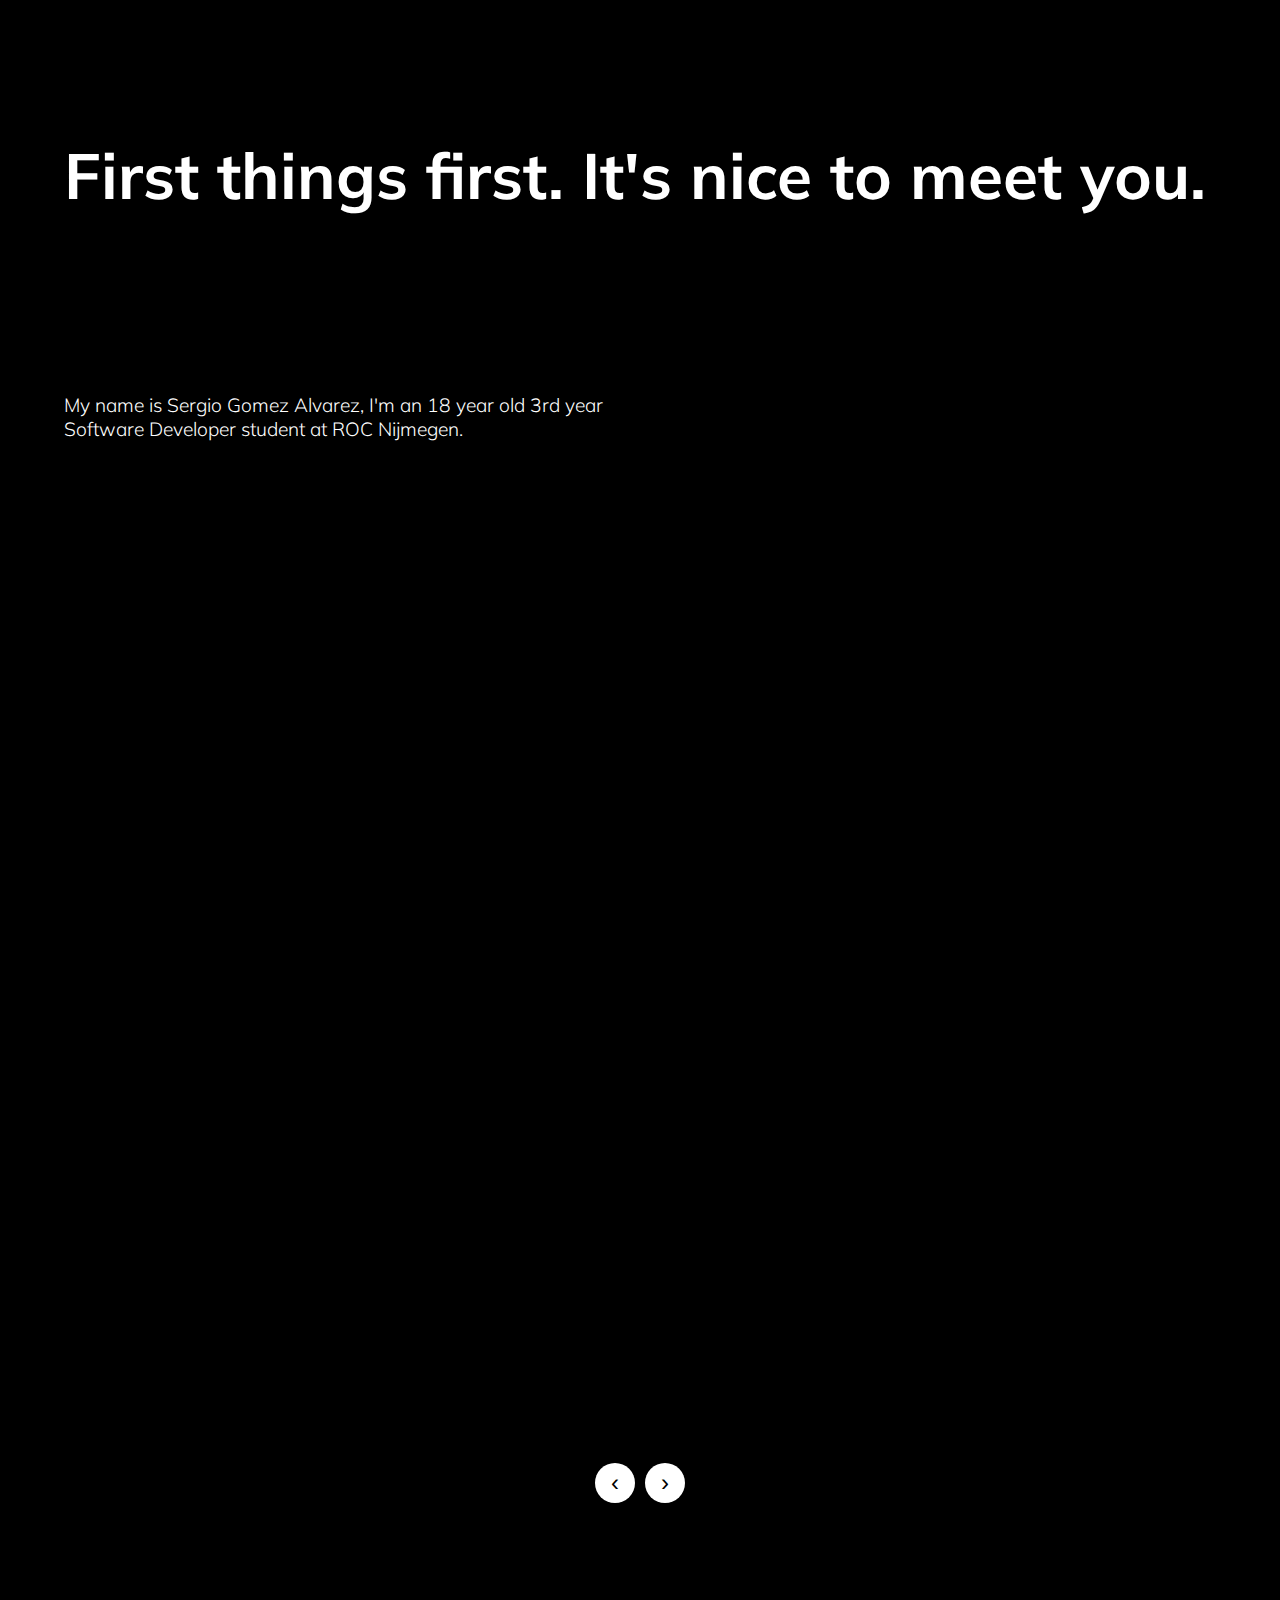
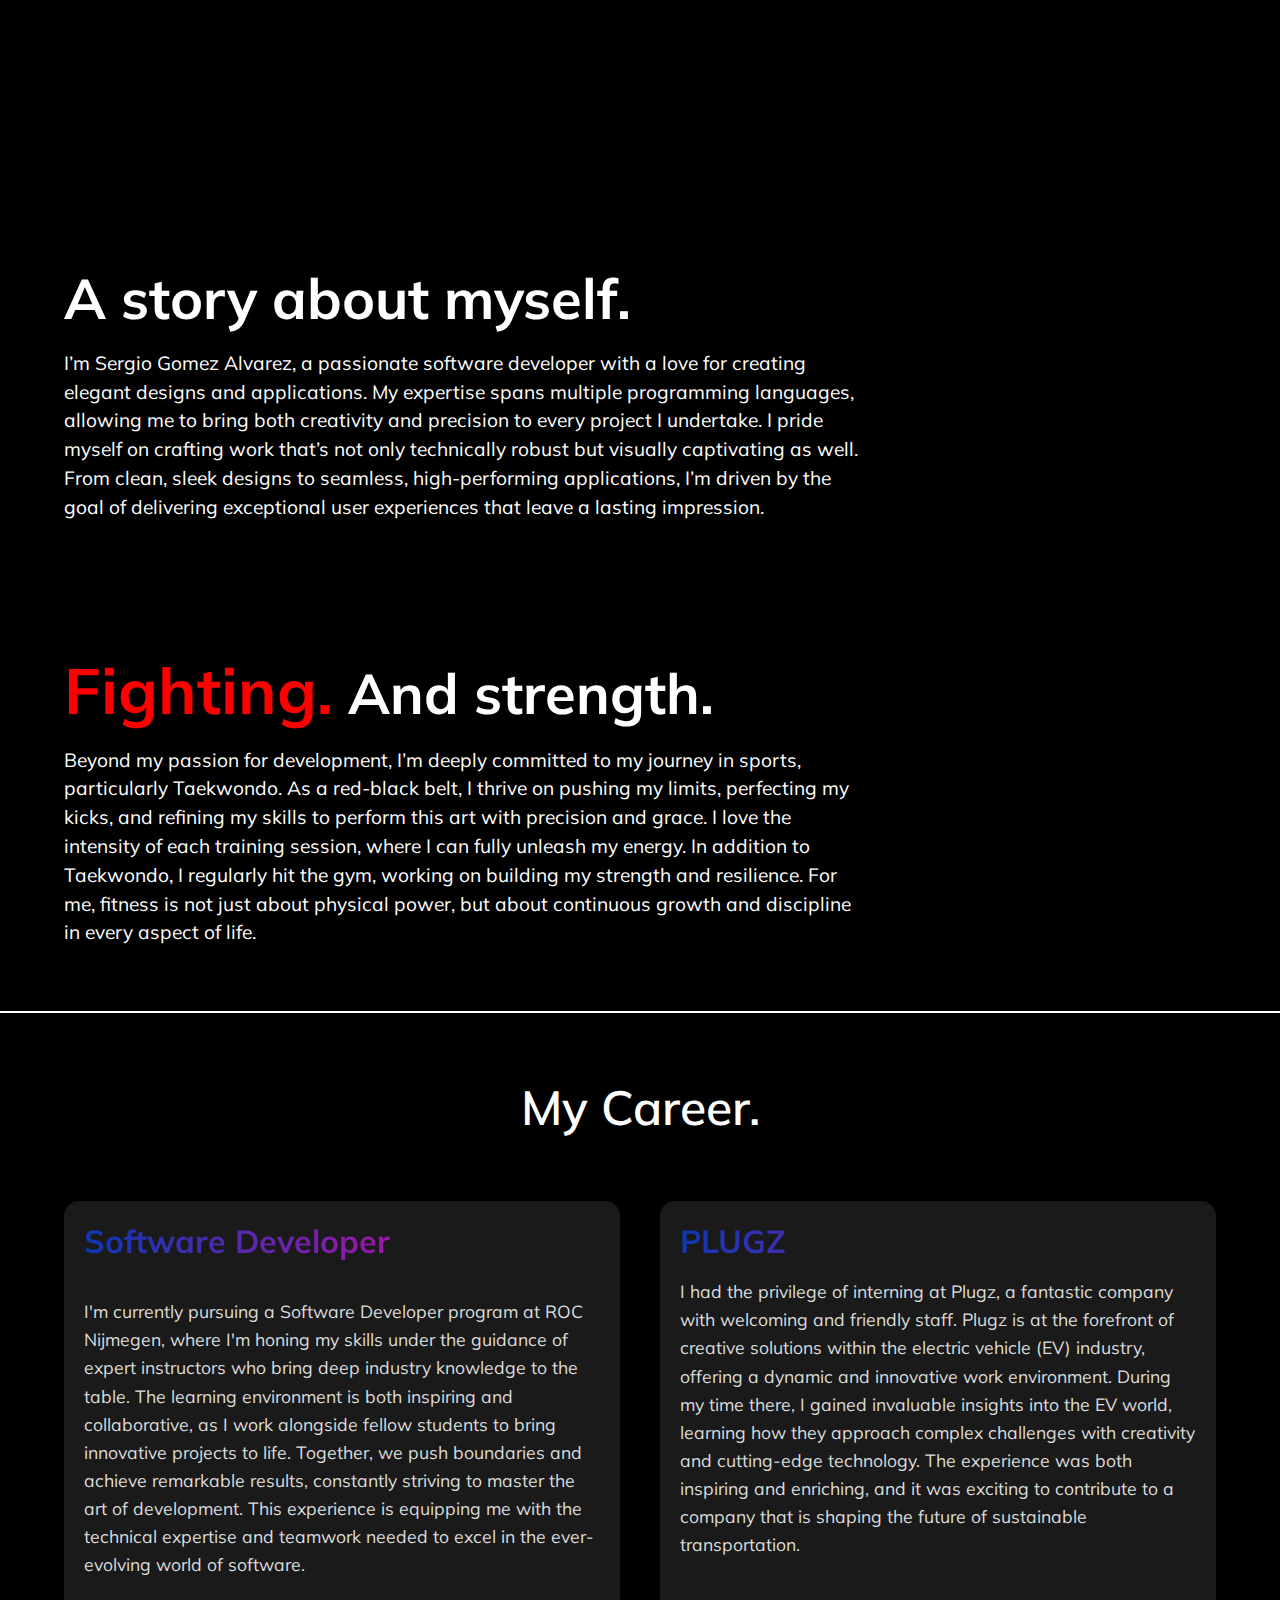
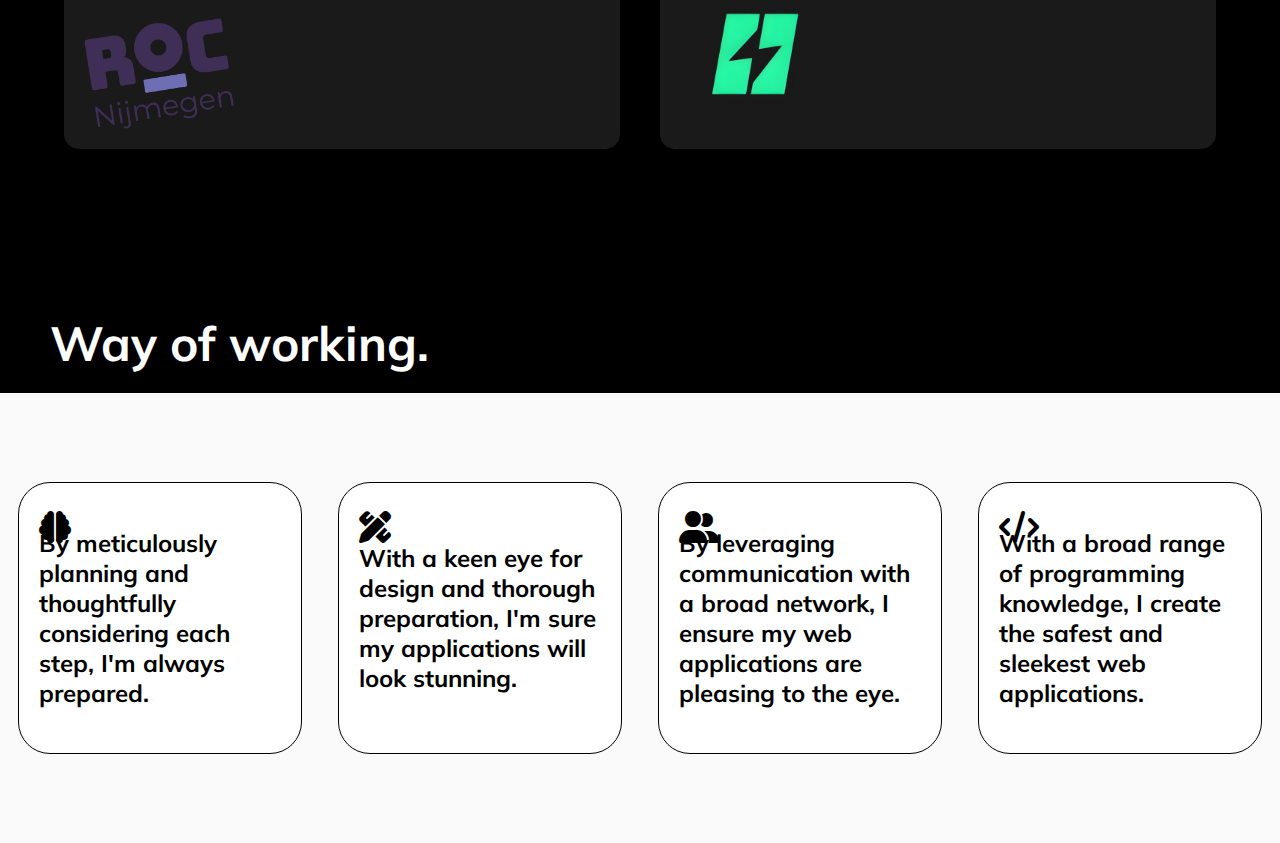
==== about-me.html @ ad9a3e9c "Added Career and added way of working." ====
<!DOCTYPE html>
<html lang="en">
  <head>
    <meta charset="UTF-8" />
    <meta name="viewport" content="width=device-width, initial-scale=1.0" />
    <title>About Me</title>
    <link rel="stylesheet" href="css/about-me.css" />
    <link rel="preconnect" href="https://fonts.googleapis.com" />
    <link rel="preconnect" href="https://fonts.gstatic.com" crossorigin />
    <link
      href="https://fonts.googleapis.com/css2?family=Bebas+Neue&family=Mulish:ital,wght@0,200..1000;1,200..1000&display=swap"
      rel="stylesheet"
    />
    <link
      rel="stylesheet"
      href="https://cdnjs.cloudflare.com/ajax/libs/font-awesome/6.0.0-beta3/css/all.min.css"
    />
  </head>
  <body>
    <div class="container">
      <div class="intro-text">
        <h1>First things first. It's nice to meet you.</h1>
        <p>
          My name is Sergio Gomez Alvarez, I'm an 18 year old 3rd year Software
          Developer student at ROC Nijmegen.
        </p>
      </div>
      <div class="rep-container">
        <div class="rep-cards-container">
          <a href="about-me.html" class="card-link">
            <div class="card about-me">
              <h2>My Story</h2>
              <p>A story about myself.</p>
            </div>
          </a>
          <a href="#js-projects" class="card-link">
            <div class="card js-projects">
              <h2>Sports</h2>
              <p>Sports I like to persue.</p>
            </div>
          </a>
          <a href="#php-projects" class="card-link">
            <div class="card php-projects">
              <h2>Career</h2>
              <p>An overview of my career.</p>
            </div>
          </a>
          <a href="#test" class="card-link">
            <div class="card work-tools-projects">
              <h2>Way Of Working</h2>
              <p>My way to create masterpieces.</p>
            </div>
          </a>
        </div>
        <div class="carousel-buttons">
          <button class="carousel-button left-button">&#8249;</button>
          <button class="carousel-button right-button">&#8250;</button>
        </div>
      </div>
      <div class="story-section">
        <h2>A story about myself.</h2>
        <p>
          I’m Sergio Gomez Alvarez, a passionate software developer with a love
          for creating elegant designs and applications. My expertise spans
          multiple programming languages, allowing me to bring both creativity
          and precision to every project I undertake. I pride myself on crafting
          work that’s not only technically robust but visually captivating as
          well. From clean, sleek designs to seamless, high-performing
          applications, I’m driven by the goal of delivering exceptional user
          experiences that leave a lasting impression.
        </p>
      </div>

      <div class="fighting-section">
        <h2><span class="highlight">Fighting.</span> And strength.</h2>
        <p>
          Beyond my passion for development, I’m deeply committed to my journey
          in sports, particularly Taekwondo. As a red-black belt, I thrive on
          pushing my limits, perfecting my kicks, and refining my skills to
          perform this art with precision and grace. I love the intensity of
          each training session, where I can fully unleash my energy. In
          addition to Taekwondo, I regularly hit the gym, working on building my
          strength and resilience. For me, fitness is not just about physical
          power, but about continuous growth and discipline in every aspect of
          life.
        </p>
      </div>
      <div class="witte-lijn"></div>
      <div class="career-section">
        <h2>My Career.</h2>
        <div class="career-grid">
          <div class="career-card">
            <h3>Software Developer</h3>
            <p>
              I'm currently pursuing a Software Developer program at ROC
              Nijmegen, where I'm honing my skills under the guidance of expert
              instructors who bring deep industry knowledge to the table. The
              learning environment is both inspiring and collaborative, as I
              work alongside fellow students to bring innovative projects to
              life. Together, we push boundaries and achieve remarkable results,
              constantly striving to master the art of development. This
              experience is equipping me with the technical expertise and
              teamwork needed to excel in the ever-evolving world of software.
            </p>
            <img
              src="/images/roc-logo.png"
              alt="ROC Nijmegen Logo"
              class="company-logo"
            />
          </div>

          <div class="career-card">
            <h3>PLUGZ</h3>
            <p>
              I had the privilege of interning at Plugz, a fantastic company
              with welcoming and friendly staff. Plugz is at the forefront of
              creative solutions within the electric vehicle (EV) industry,
              offering a dynamic and innovative work environment. During my time
              there, I gained invaluable insights into the EV world, learning
              how they approach complex challenges with creativity and
              cutting-edge technology. The experience was both inspiring and
              enriching, and it was exciting to contribute to a company that is
              shaping the future of sustainable transportation.
            </p>
            <img
              src="/images/plugz-new-logo.png"
              alt="Plugz Logo"
              class="company-logo"
            />
          </div>
        </div>
      </div>
      <div class="header-title-container">
        <h1 class="header-title">Way of working.</h1>
      </div>
      <div class="app-exp-container">
        <div class="exp-container">
          <div class="logo-exp-container">
            <i
              class="fa-solid fa-brain fa-2xl fa-custom"
              style="color: #000000"
            ></i>
          </div>
          <div class="text-exp-container">
            <h1 class="text-exp">
              By meticulously planning and thoughtfully considering each step,
              I'm always prepared.
            </h1>
          </div>
        </div>
        <div class="exp-container">
          <div class="logo-exp-container">
            <i
              class="fa-solid fa-pen-ruler fa-2xl fa-custom"
              style="color: #000000"
            ></i>
          </div>
          <div class="text-exp-container">
            <h1 class="text-exp">
              With a keen eye for design and thorough preparation, I'm sure my
              applications will look stunning.
            </h1>
          </div>
        </div>
        <div class="exp-container">
          <div class="logo-exp-container">
            <i
              class="fa-solid fa-user-group fa-2xl fa-custom"
              style="color: #000000"
            ></i>
          </div>
          <div class="text-exp-container">
            <h1 class="text-exp">
              By leveraging communication with a broad network, I ensure my web
              applications are pleasing to the eye.
            </h1>
          </div>
        </div>
        <div class="exp-container">
          <div class="logo-exp-container">
            <i
              class="fa-solid fa-code fa-2xl fa-custom"
              style="color: #000000"
            ></i>
          </div>
          <div class="text-exp-container">
            <h1 class="text-exp">
              With a broad range of programming knowledge, I create the safest
              and sleekest web applications.
            </h1>
          </div>
        </div>
      </div>
    </div>
    <script src="script.js"></script>
  </body>
</html>
---- css/about-me.css ----
* {
    padding: 0;
    margin: 0;
}

body {
    font-family: "Mulish", sans-serif;
    color: white;
}

.container {
    display: flex;
    flex-direction: column;
    justify-content: space-between; /* Zorgt ervoor dat de inhoud verdeeld wordt tussen top en bottom */
    min-height: 100vh;
    background-color: black;
    text-align: left;
}

.intro-text {
    display: flex;
    flex-direction: column;
    justify-content: space-around;
    height: 50vh;
    padding-left: 5%;
    padding-top: 5%;
}

.intro-text h1 {
    font-size: 4rem;
    line-height: 1.2;
    margin-bottom: 2rem;
}

.intro-text p {
    font-size: 1.2rem;
    font-weight: 300;
    max-width: 600px;
}

.rep-container {
    display: flex;
    flex-direction: column;
    align-items: center;
    width: 100%;
    height: 80vh;
    font-family: "Mulish", sans-serif;
    font-optical-sizing: auto;
    font-weight: 600;
    font-style: normal;
    font-size: 1.4rem;
    padding-top: 16%;
    background-color: black;
}

.rep-cards-container {
    display: flex;
    overflow-x: auto;
    scroll-behavior: smooth;
    width: 65%;
    gap: 30px;
    margin-bottom: 20px;
    padding: 20px 0;
    scrollbar-width: none;
    -ms-overflow-style: none;
}

.rep-cards-container::-webkit-scrollbar {
    display: none;
}

.card-link {
    text-decoration: none;
}

.card {
    min-width: 300px;
    height: 519px;
    border-radius: 20px;
    color: white;
    display: flex;
    flex-direction: column;
    justify-content: flex-end;
    padding: 20px;
    box-shadow: 0 4px 8px rgba(0, 0, 0, 0.2);
    text-shadow: 1px 1px 5px rgba(0, 0, 0, 0.5);
    background-size: cover;
    background-position: center;
    background-repeat: no-repeat;
    position: relative;
    overflow: hidden;
    transition: transform 0.3s ease-in-out;
    opacity: 0;
    transform: translateY(20px);
    transition: opacity 1.0s ease-out, transform 1.0s ease-out;
}

.card.show {
    opacity: 1;
    transform: translateY(0);
}

.card:hover {
    transform: scale(1.05);
    cursor: pointer;
}

.card h2 {
    margin: 0;
    font-size: 24px;
}

.card p {
    margin: 5px 0 0;
    font-size: 18px;
}

.card.about-me {
    background-image: url('/images/sga-book.png');
}

.card.work-tools-projects {
    background-image: url('/images/lightbulb-gradient-bg.png');
}

.card.js-projects {
    background-image: url('/images/red-black-belt-gradient.png');
}

.card.php-projects {
    background-image: url('/images/chart-gradient-bg.png');
}

.card.mobile-projects {
    background-image: url('/images/test-picture.jpg');
}

.carousel-buttons {
    display: flex;
    justify-content: center;
    gap: 10px;
    margin-top: 10px;
}

.carousel-button {
    background-color: #FFFFFF;
    border: none;
    color: black;
    font-size: 24px;
    width: 40px;
    height: 40px;
    display: flex;
    justify-content: center;
    align-items: center;
    cursor: pointer;
    border-radius: 50%;
    box-shadow: 0 4px 8px rgba(0, 0, 0, 0.2);
    transition: background-color 0.3s ease;
}

.carousel-button:hover {
    background-color: #515151;
}

/* Styling for the story section */
.story-section {
    background-color: black;
    padding: 5%;
    text-align: left;
}

.story-section h2 {
    font-size: 3.5rem;
    margin-bottom: 1rem;
}

.story-section p {
    font-size: 1.2rem;
    line-height: 1.5;
    max-width: 800px;
}

/* Styling for the fighting section */
.fighting-section {
    background-color: black;
    padding: 5%;
    text-align: left;
}

.fighting-section h2 {
    font-size: 3.5rem;
    margin-bottom: 1rem;
}

.fighting-section .highlight {
    color: red;
    font-size: 4rem;
    font-weight: bold;
}

.fighting-section p {
    font-size: 1.2rem;
    line-height: 1.5;
    max-width: 800px;
}

.witte-lijn {
    width: 100%;
    height: 2px;
    background-color: white;
}

.career-section {
    background-color: black;
    padding: 5%;
    color: white;
}

.career-section h2 {
    text-align: center;
    font-size: 3rem;
    margin-bottom: 4rem;
    color: white;
    font-family: "Mulish", sans-serif;
    font-optical-sizing: auto;
    font-weight: 600;
}

.career-grid {
    display: grid;
    grid-template-columns: repeat(2, 1fr);
    gap: 40px;
}

.career-card {
    background-color: #1a1a1a;
    padding: 20px;
    border-radius: 15px;
    box-shadow: 0 4px 8px rgba(0, 0, 0, 0.5);
    color: #ddd;
    display: flex;
    flex-direction: column;
    justify-content: space-between;
}

.career-card h3 {
    font-size: 2rem;
    background: linear-gradient(to right, #0c39b6, #ff009d);
    -webkit-background-clip: text;
    -webkit-text-fill-color: transparent;
    margin-bottom: 1rem;
}

.career-card p {
    font-size: 1.1rem;
    line-height: 1.6;
}

.company-logo {
    max-width: 150px;
    margin-top: 20px;
}

.header-title-container {
    display: flex;
    flex-direction: row;
    align-items: center;
    padding-top: 80px;
    padding-left: 50px;
    width: 65%;
    height: 100px;
    font-size: 1.5rem;
}

.app-exp-container {
    display: flex;
    flex-direction: row;
    justify-content: space-around;
    align-items: center;
    width: 100%;
    height: 50vh;
    background-color: #FAFAFA; 
}

.exp-container {
    display: flex;
    flex-direction: column;
    width: 22%;
    height: 30vh;
    border-radius: 32px;
    border: solid black 1px;
    background-color: white;
}

.logo-exp-container {
    display: flex;
    justify-content: flex-start;
    align-items: center;
    width: 100%;
    height: 10vh;
    padding: 0 20px;
    box-sizing: border-box;
}

.text-exp-container {
    display: flex;
    justify-content: center;
    align-items: center;
    width: 100%;
    height: 10vh;
    padding: 0 20px;
    box-sizing: border-box;
}

.text-exp {
    font-size: 1.5rem;
    color: black;
}

@media (max-width: 768px) {
    .career-grid {
        grid-template-columns: 1fr;
    }
}


@media (min-width: 724px) and (max-width: 1640px) {

    .card {
        min-width: 280px;
        height: 450px;
    }

    .rep-container{
        height: 120vh;
    }

    .rep-cards-container{
        height: 76vh;
        overflow: hidden;
    }

    .carousel-buttons{
        margin-top: 0px;
        padding-bottom: 40px;
    }
}
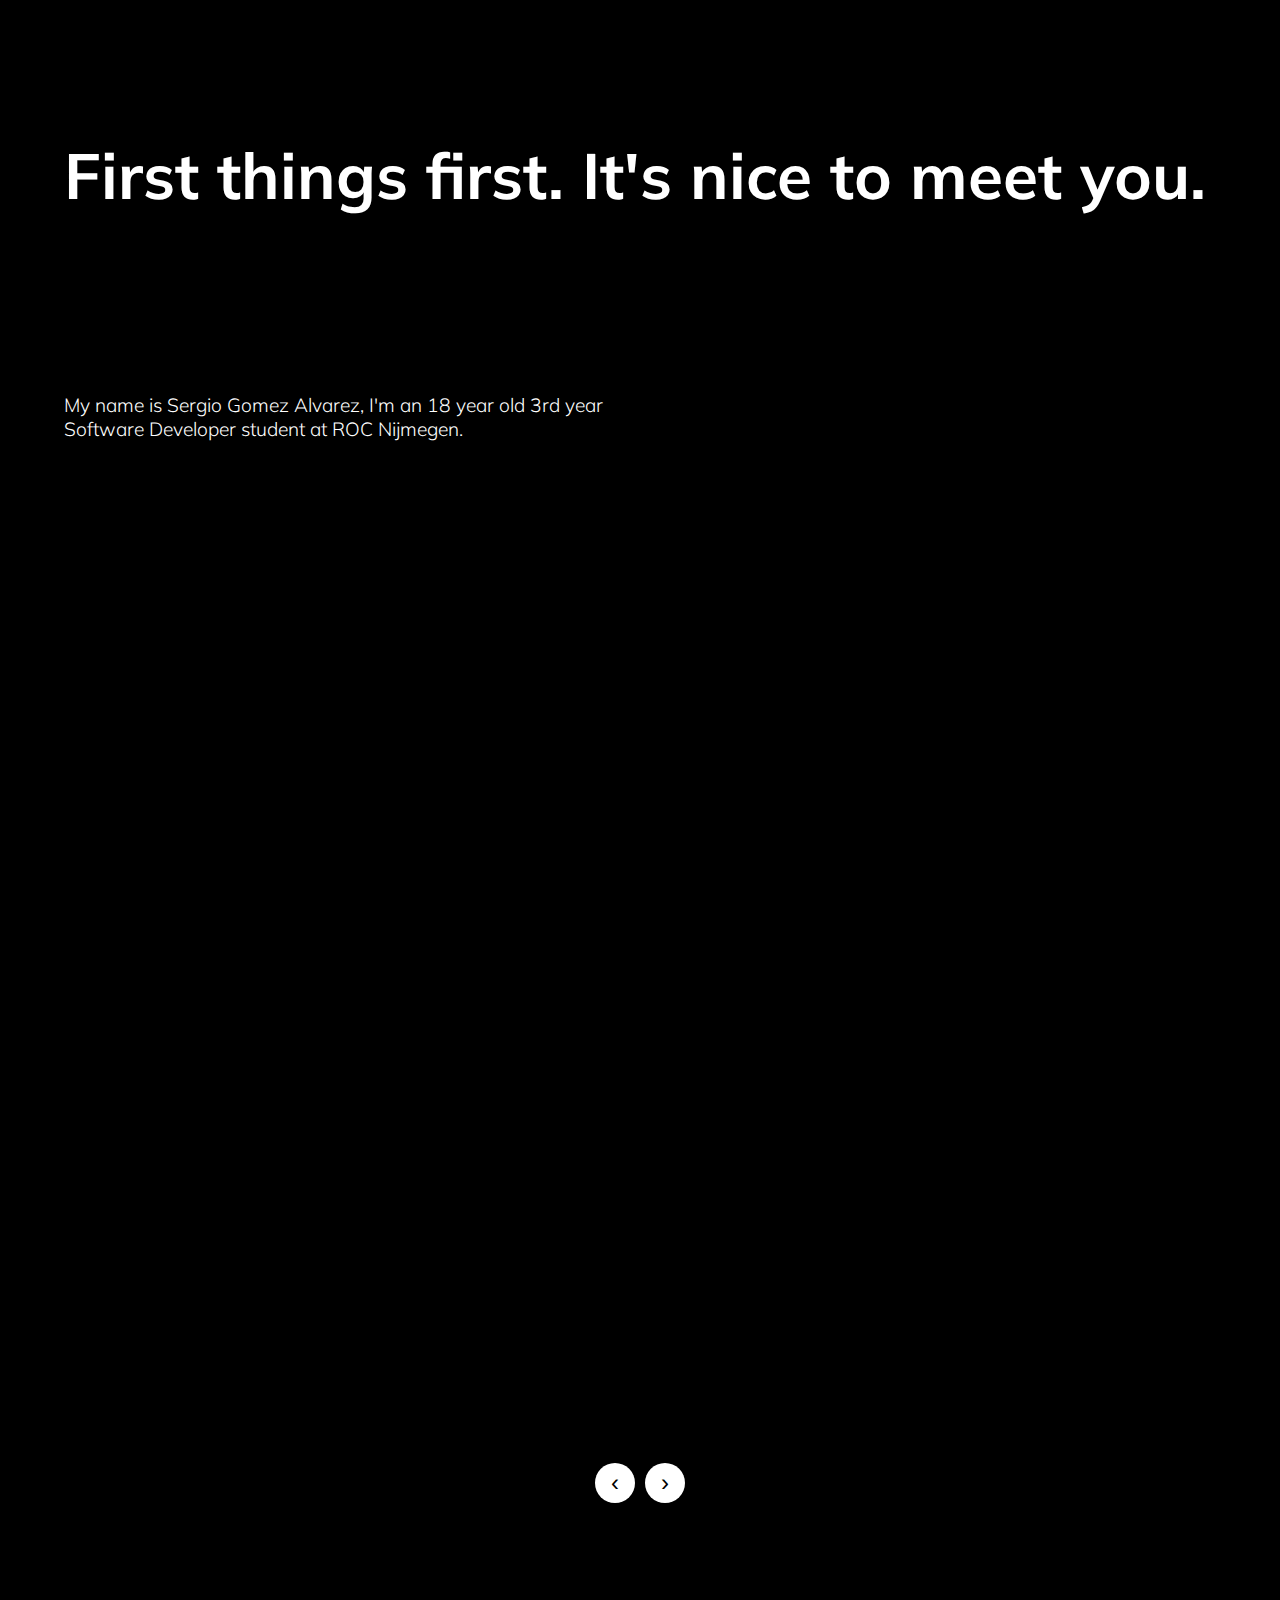
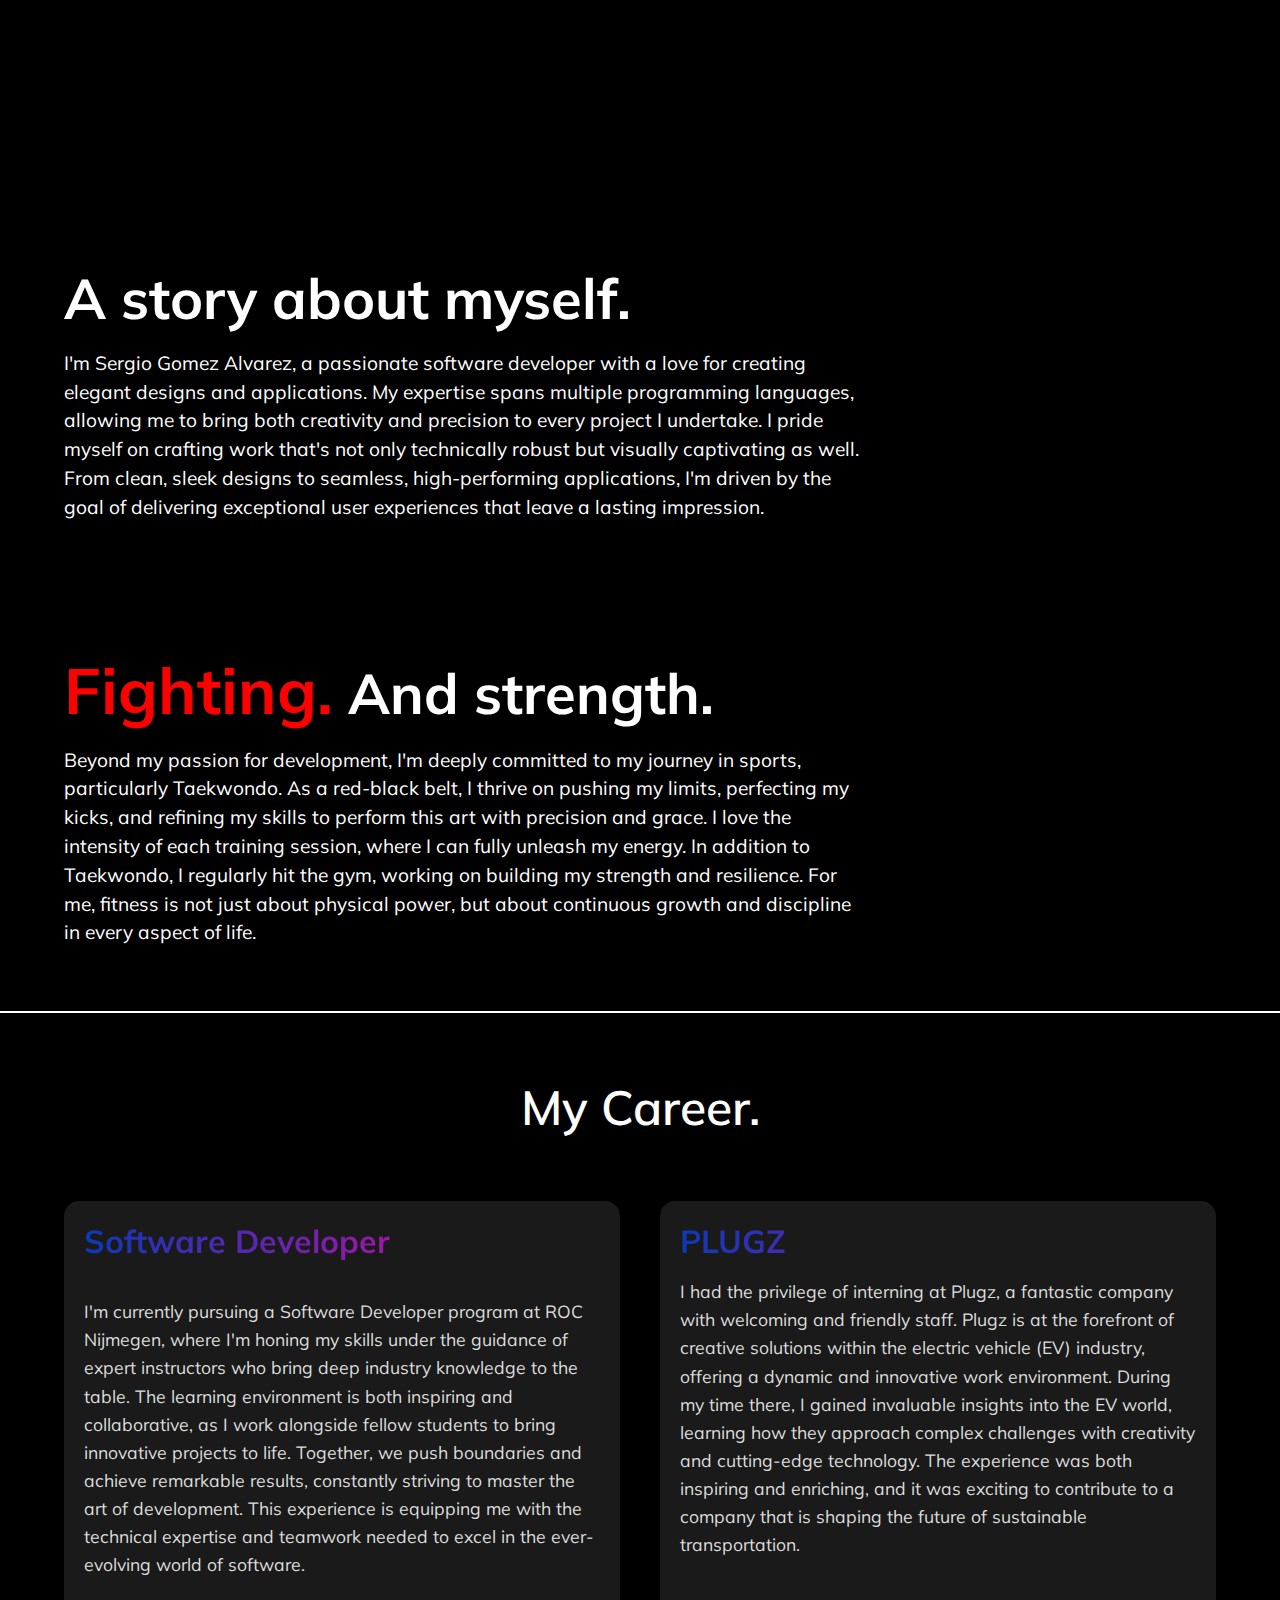
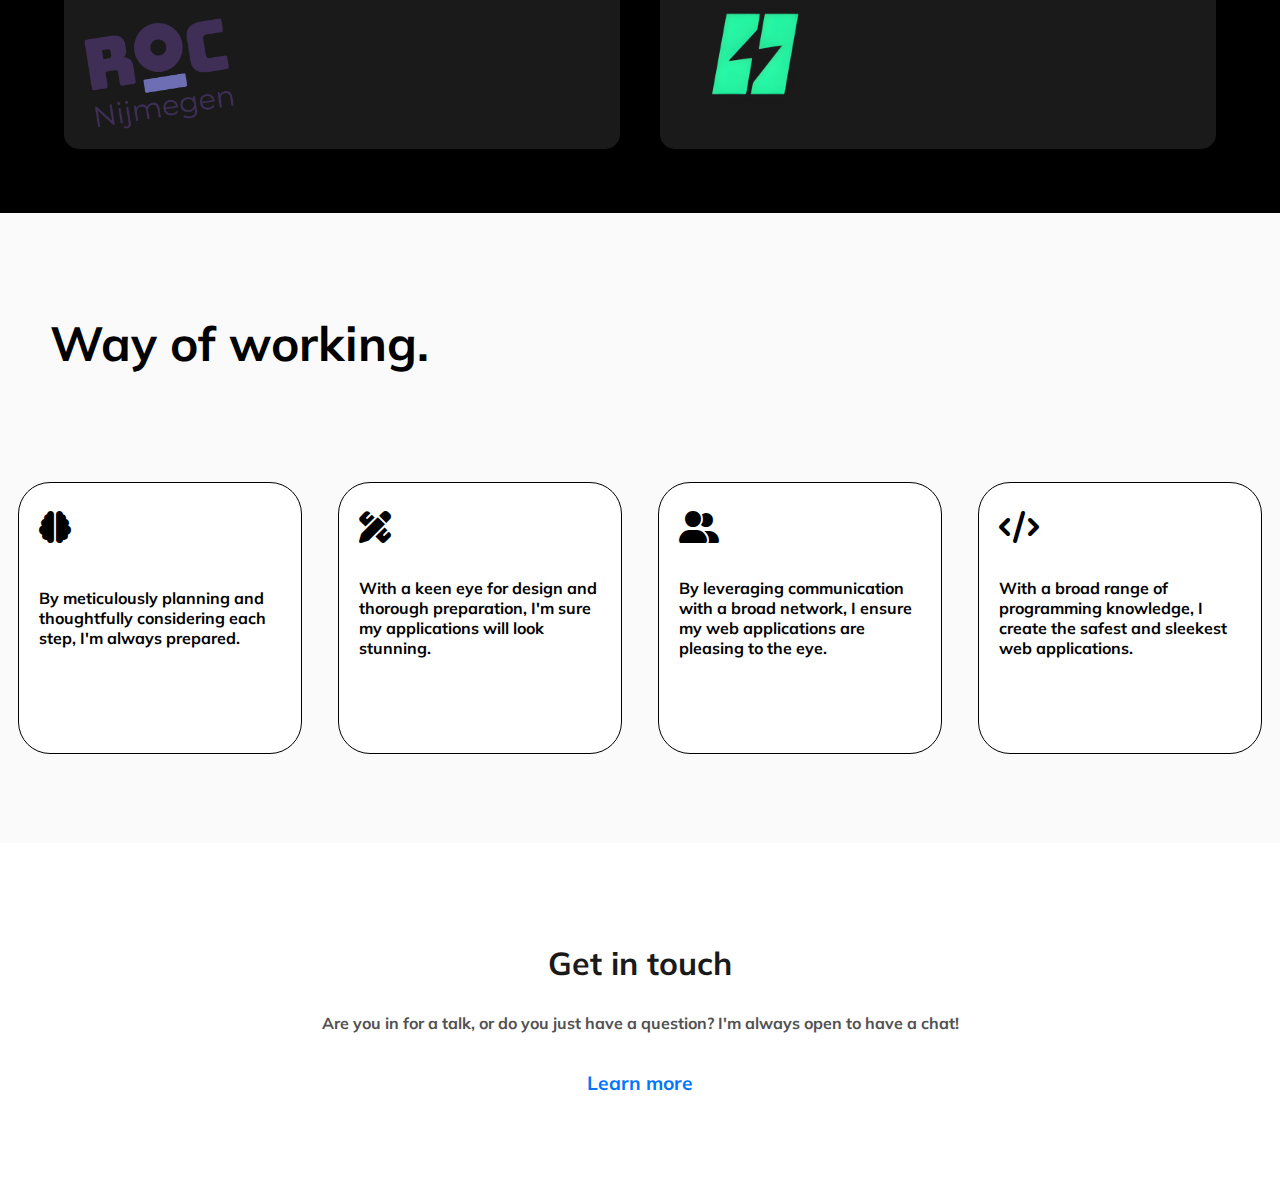
==== commit feb68e4d: "Added contact info for about me, added work new page" ====
--- a/about-me.html
+++ b/about-me.html
@@ -16,6 +16,7 @@
       href="https://cdnjs.cloudflare.com/ajax/libs/font-awesome/6.0.0-beta3/css/all.min.css"
     />
   </head>
+
   <body>
     <div class="container">
       <div class="intro-text">
@@ -45,7 +46,7 @@
               <p>An overview of my career.</p>
             </div>
           </a>
-          <a href="#test" class="card-link">
+          <a href="index.html" class="card-link">
             <div class="card work-tools-projects">
               <h2>Way Of Working</h2>
               <p>My way to create masterpieces.</p>
@@ -60,13 +61,13 @@
       <div class="story-section">
         <h2>A story about myself.</h2>
         <p>
-          I’m Sergio Gomez Alvarez, a passionate software developer with a love
+          I'm Sergio Gomez Alvarez, a passionate software developer with a love
           for creating elegant designs and applications. My expertise spans
           multiple programming languages, allowing me to bring both creativity
           and precision to every project I undertake. I pride myself on crafting
-          work that’s not only technically robust but visually captivating as
+          work that's not only technically robust but visually captivating as
           well. From clean, sleek designs to seamless, high-performing
-          applications, I’m driven by the goal of delivering exceptional user
+          applications, I'm driven by the goal of delivering exceptional user
           experiences that leave a lasting impression.
         </p>
       </div>
@@ -74,7 +75,7 @@
       <div class="fighting-section">
         <h2><span class="highlight">Fighting.</span> And strength.</h2>
         <p>
-          Beyond my passion for development, I’m deeply committed to my journey
+          Beyond my passion for development, I'm deeply committed to my journey
           in sports, particularly Taekwondo. As a red-black belt, I thrive on
           pushing my limits, perfecting my kicks, and refining my skills to
           perform this art with precision and grace. I love the intensity of
@@ -191,6 +192,16 @@
           </div>
         </div>
       </div>
+      <div class="contact-container">
+        <div class="contact-text-container">
+          <h1 class="header-contact-text">Get in touch</h1>
+          <h1 class="info-contact-text">
+            Are you in for a talk, or do you just have a question? I'm always
+            open to have a chat!
+          </h1>
+          <h1 class="learn-more-contact-text">Learn more</h1>
+        </div>
+      </div>
     </div>
     <script src="script.js"></script>
   </body>
--- a/css/about-me.css
+++ b/css/about-me.css
@@ -11,9 +11,10 @@
 .container {
     display: flex;
     flex-direction: column;
-    justify-content: space-between; /* Zorgt ervoor dat de inhoud verdeeld wordt tussen top en bottom */
+    justify-content: space-between;
+    /* Zorgt ervoor dat de inhoud verdeeld wordt tussen top en bottom */
     min-height: 100vh;
-    background-color: black;
+    /* background-color: black; */
     text-align: left;
 }
 
@@ -24,6 +25,7 @@
     height: 50vh;
     padding-left: 5%;
     padding-top: 5%;
+    background-color: black;
 }
 
 .intro-text h1 {
@@ -267,9 +269,11 @@
     align-items: center;
     padding-top: 80px;
     padding-left: 50px;
-    width: 65%;
+    /* width: 65%; */
     height: 100px;
     font-size: 1.5rem;
+    background-color: #FAFAFA;
+    color: black;
 }
 
 .app-exp-container {
@@ -279,7 +283,7 @@
     align-items: center;
     width: 100%;
     height: 50vh;
-    background-color: #FAFAFA; 
+    background-color: #FAFAFA;
 }
 
 .exp-container {
@@ -317,6 +321,54 @@
     color: black;
 }
 
+.contact-container{
+    display: flex;
+    flex-direction: column;
+    justify-content: center;
+    align-items: center;
+    width: 100%;
+    height: 40vh;
+    background-color: #FFFFFF;
+}
+
+.contact-text-container{
+    display: flex;
+    flex-direction: column;
+    justify-content: center;
+    align-items: center;
+    width: 100%;
+    height: 20vh;
+}
+
+.header-contact-text{
+    display: flex;
+    justify-content: center;
+    align-items: center;
+    width: 100%;
+    height: 20vh;
+    color: #1a1a1a;
+}
+
+.info-contact-text{
+    display: flex;
+    justify-content: center;
+    align-items: center;
+    width: 100%;
+    height: 20vh;
+    color: #515151; 
+    font-size: 1rem;
+}
+
+.learn-more-contact-text{
+    display: flex;
+    justify-content: center;
+    align-items: center;
+    width: 100%;
+    height: 20vh;
+    color: #0075FF;
+    font-size: 1.2rem;
+}
+
 @media (max-width: 768px) {
     .career-grid {
         grid-template-columns: 1fr;
@@ -331,17 +383,25 @@
         height: 450px;
     }
 
-    .rep-container{
+    .rep-container {
         height: 120vh;
     }
 
-    .rep-cards-container{
+    .rep-cards-container {
         height: 76vh;
         overflow: hidden;
     }
 
-    .carousel-buttons{
+    .carousel-buttons {
         margin-top: 0px;
         padding-bottom: 40px;
     }
+
+    .text-exp {
+        font-size: 1rem;
+    }
+
+    .fa-custom {
+        font-size: 2.2rem;
+    }
 }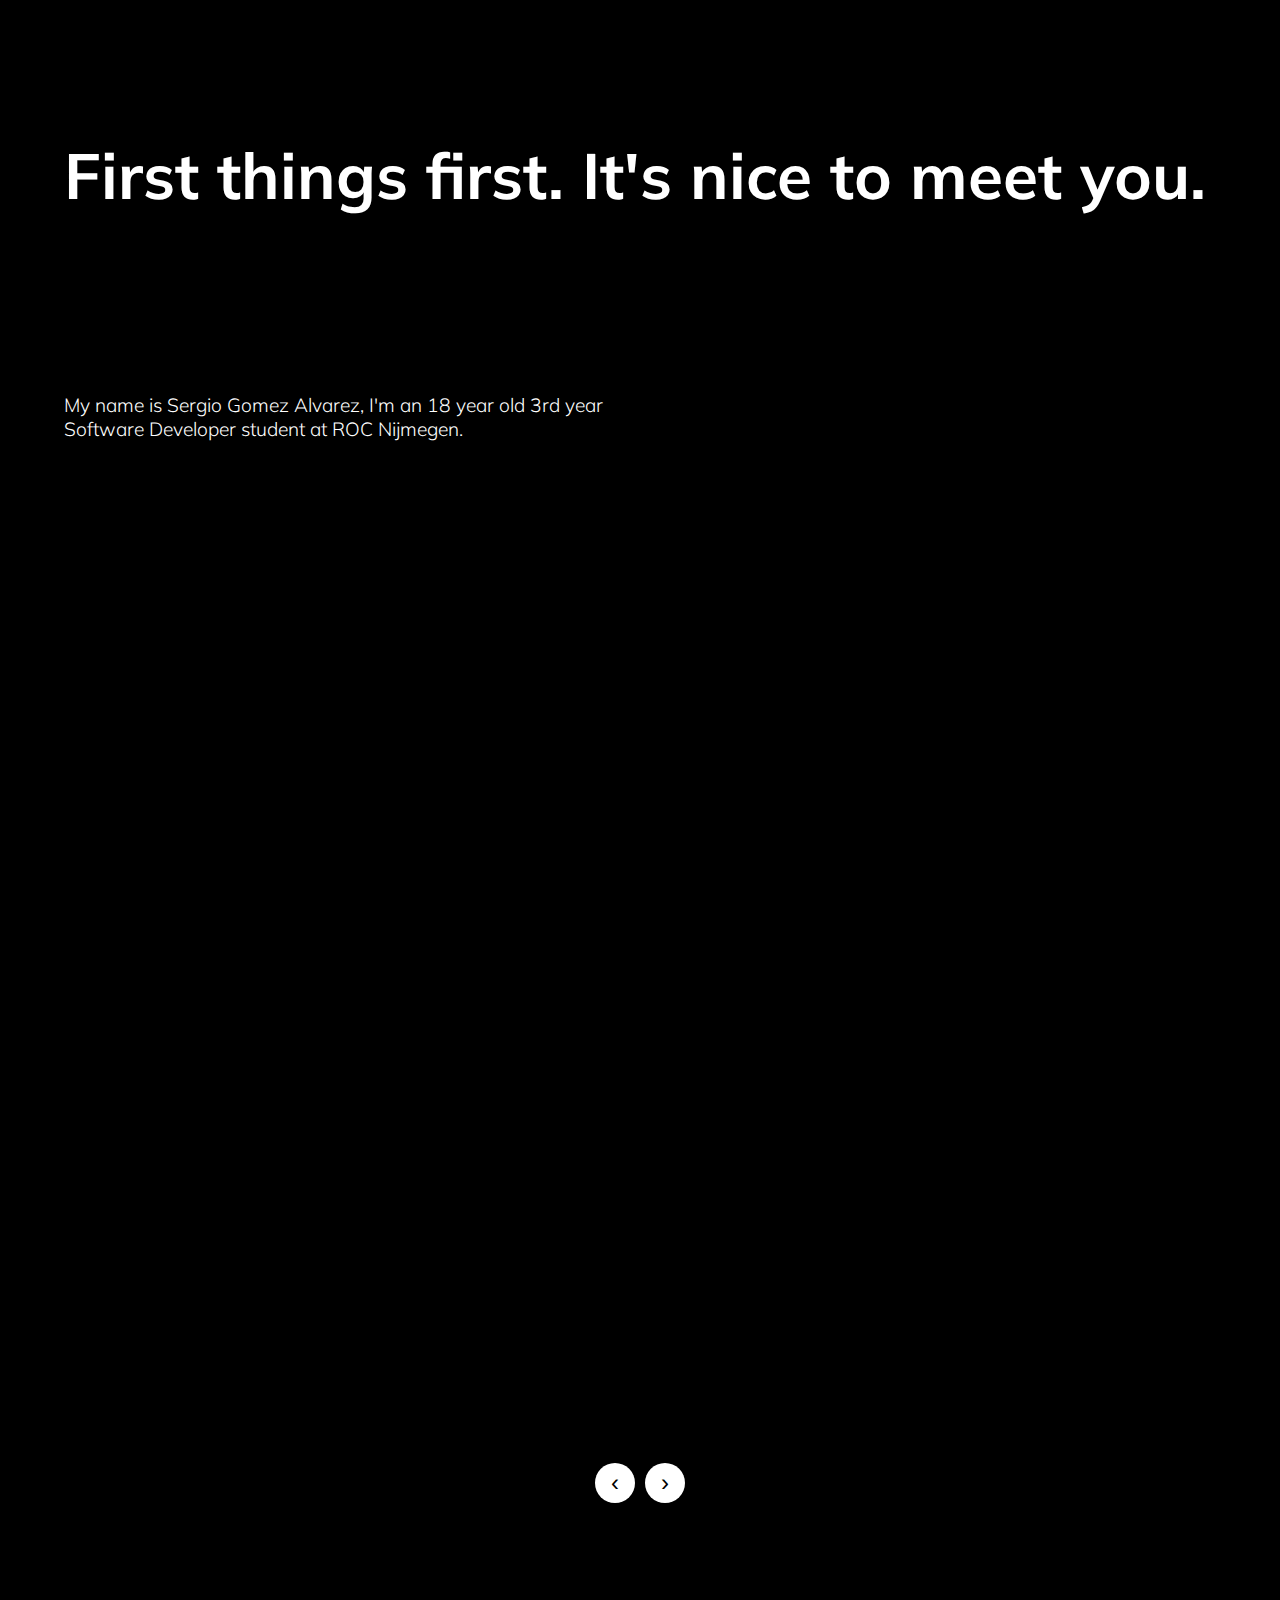
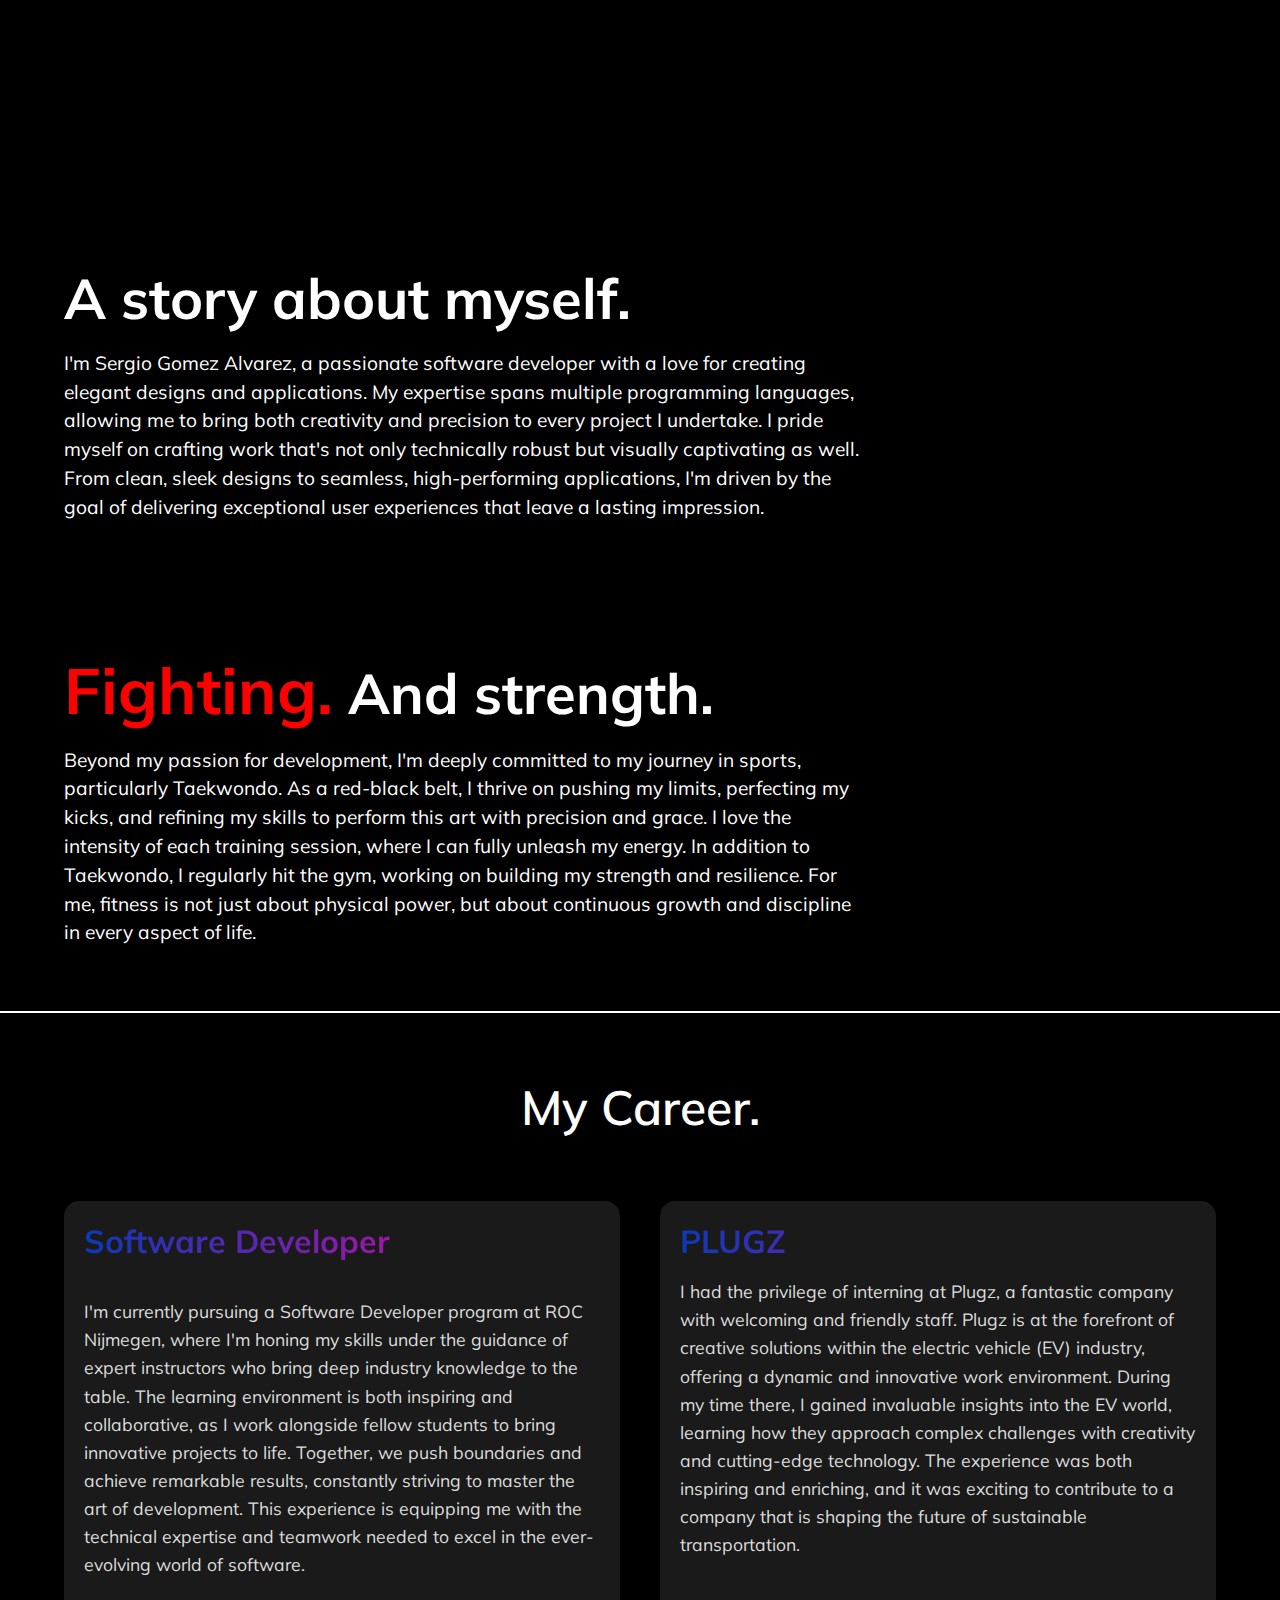
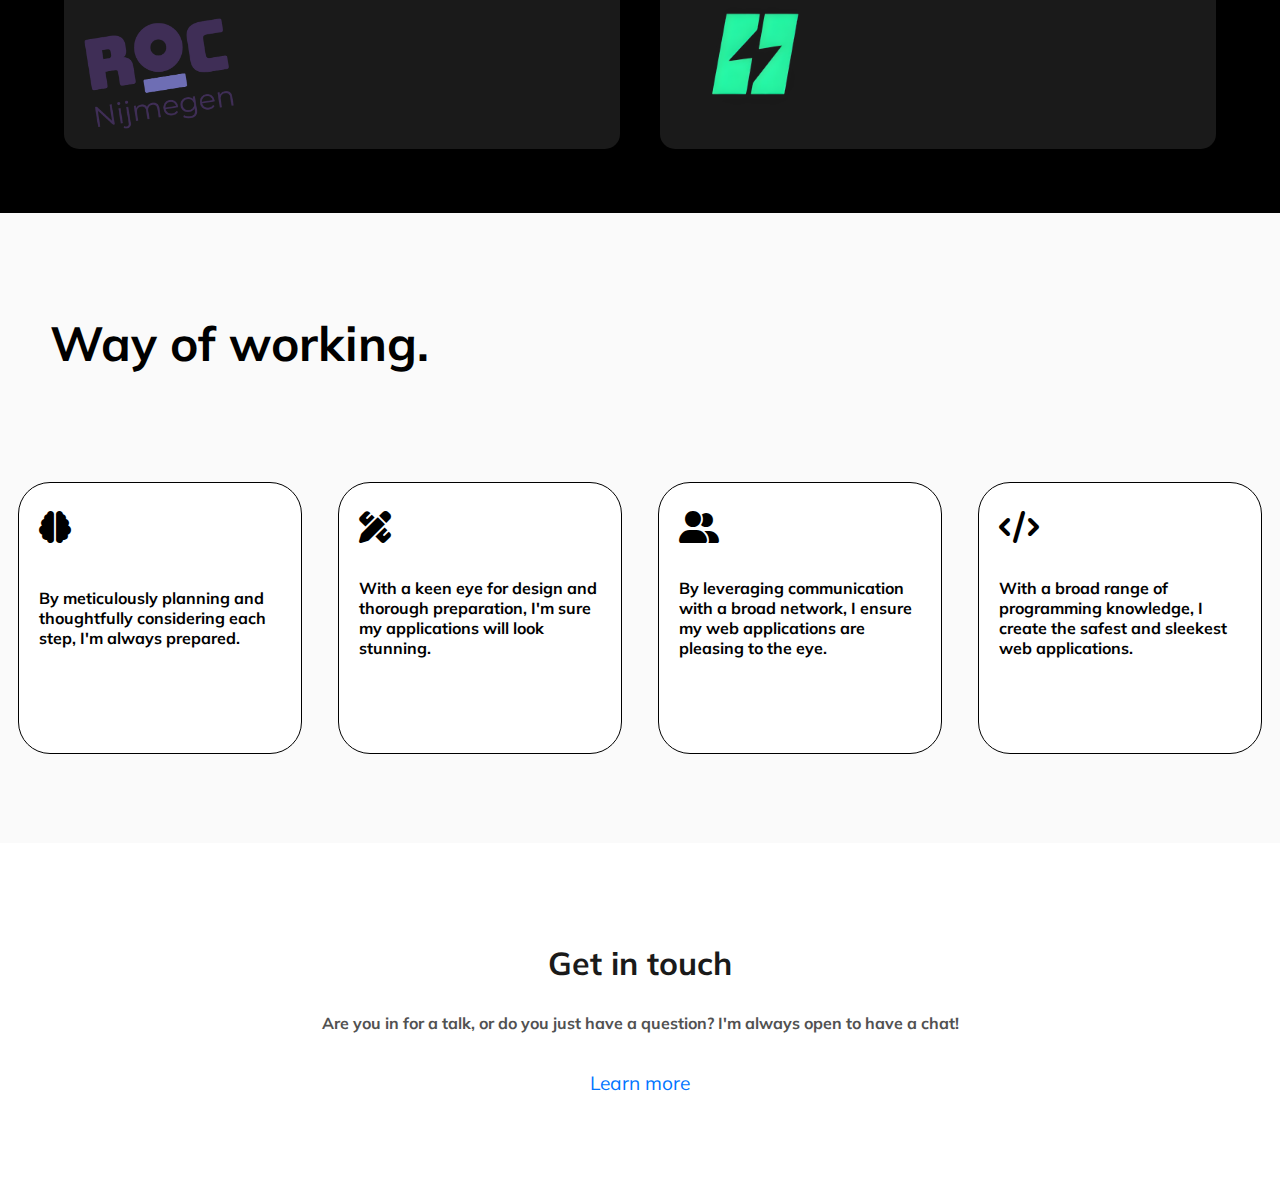
==== commit 4de4b25b: "Merge branch 'main' of https://github.com/SergioGomezAlvarez/Portfolio" ====
--- a/about-me.html
+++ b/about-me.html
@@ -199,7 +199,7 @@
             Are you in for a talk, or do you just have a question? I'm always
             open to have a chat!
           </h1>
-          <h1 class="learn-more-contact-text">Learn more</h1>
+          <a class="learn-more-contact-text" href="contact.html">Learn more</a>
         </div>
       </div>
     </div>
--- a/css/about-me.css
+++ b/css/about-me.css
@@ -367,6 +367,7 @@
     height: 20vh;
     color: #0075FF;
     font-size: 1.2rem;
+    text-decoration: none;
 }
 
 @media (max-width: 768px) {
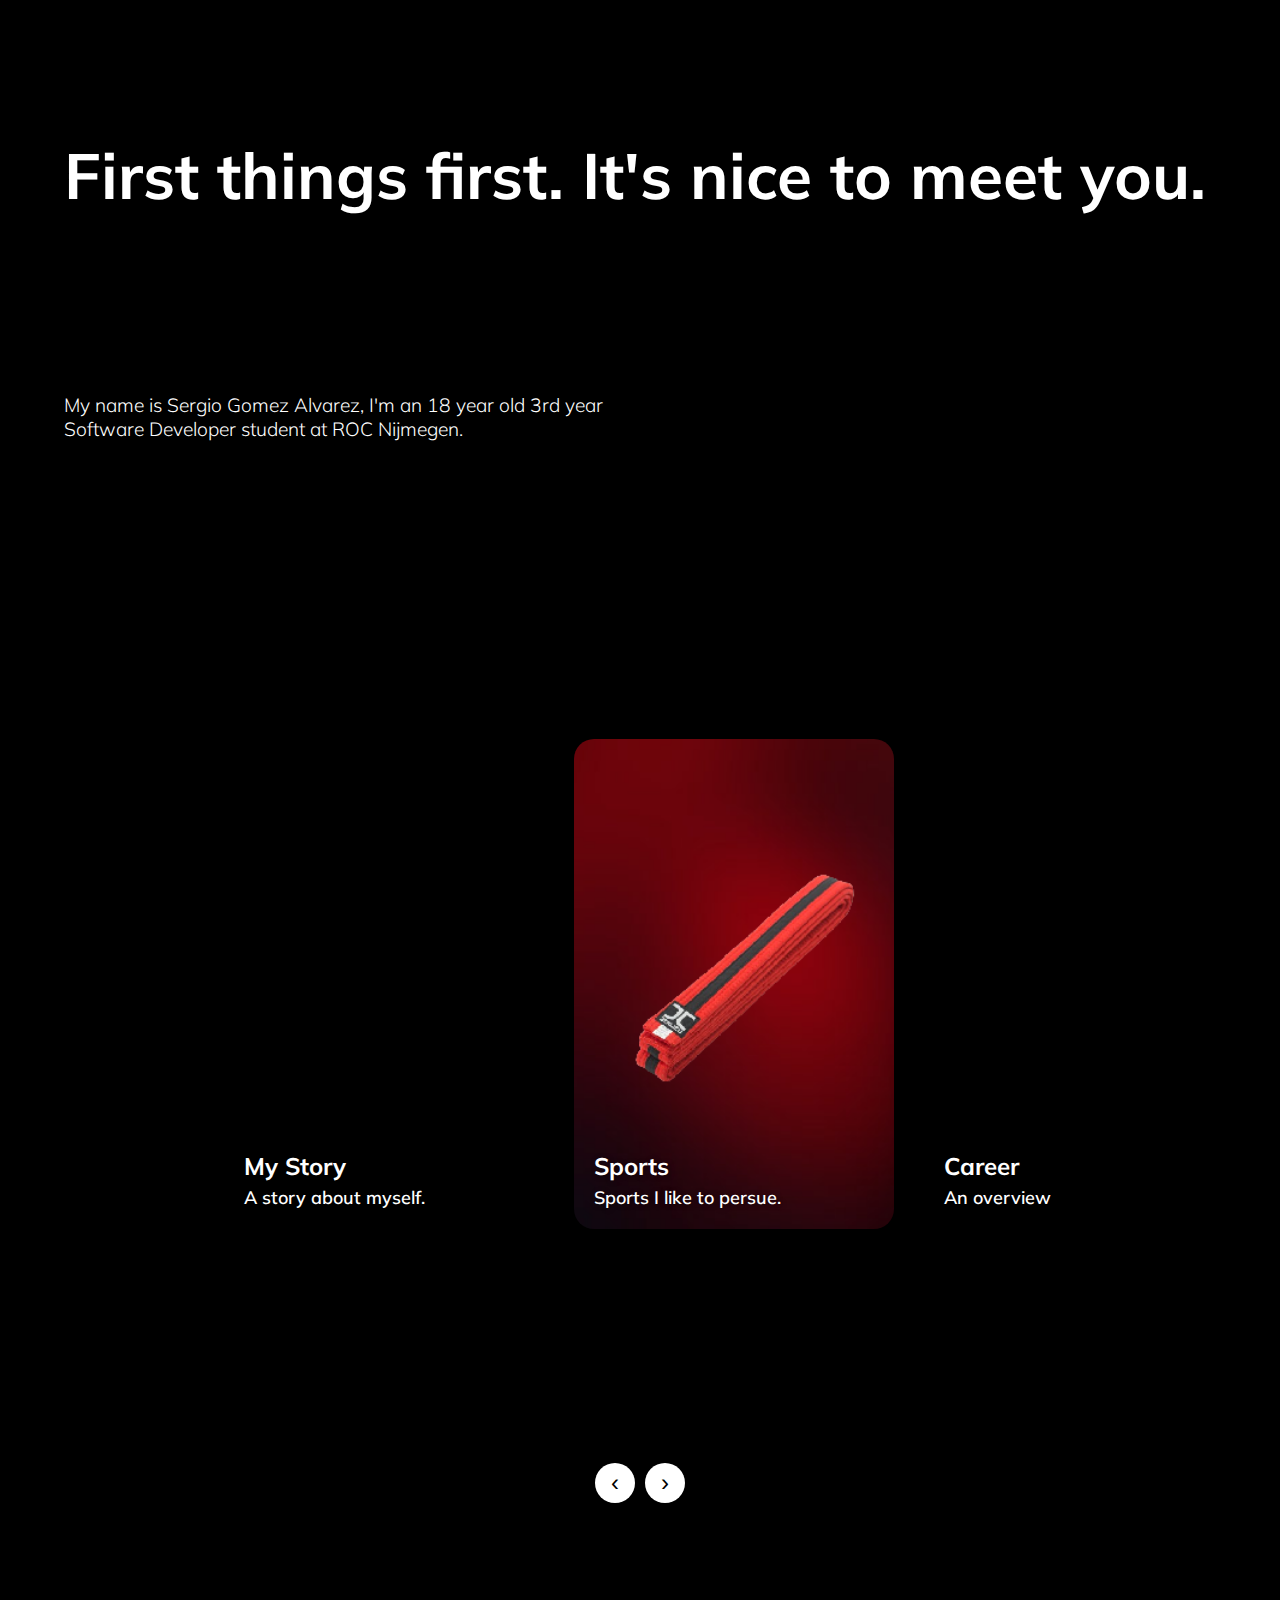
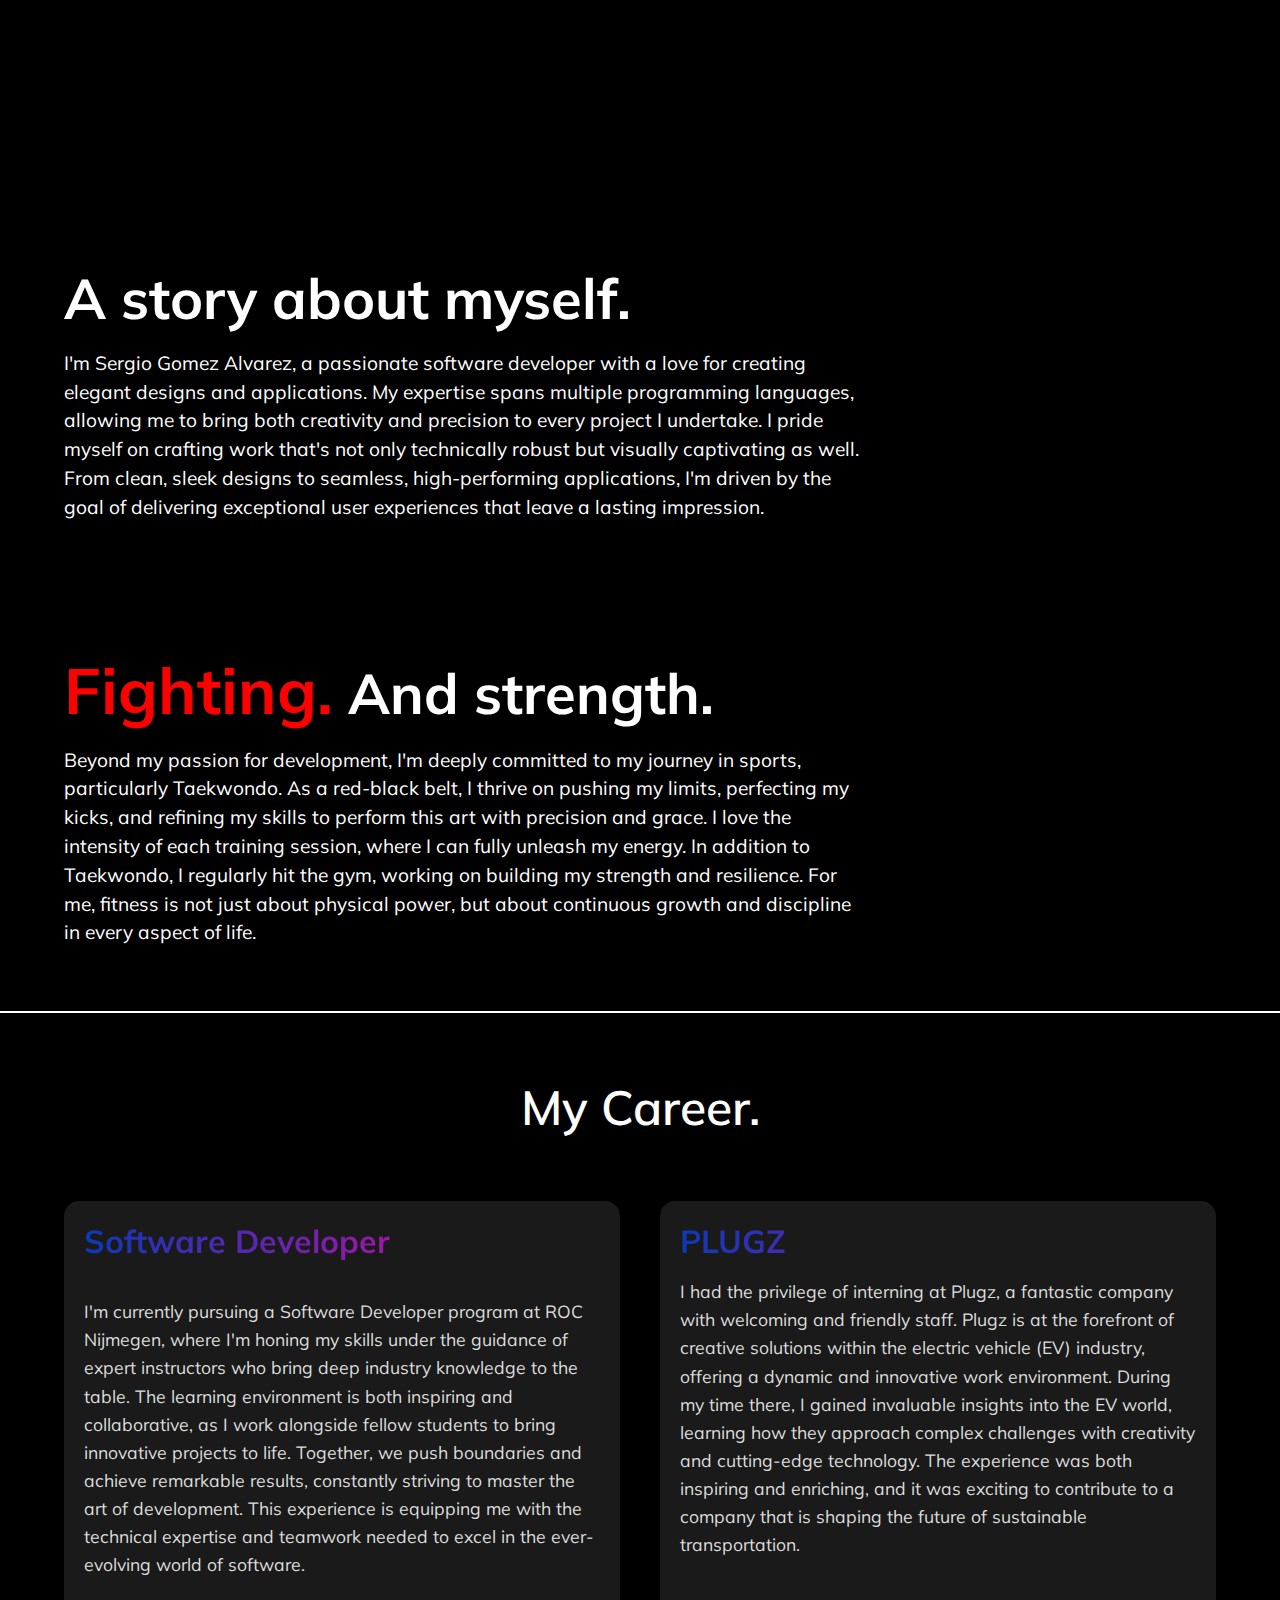
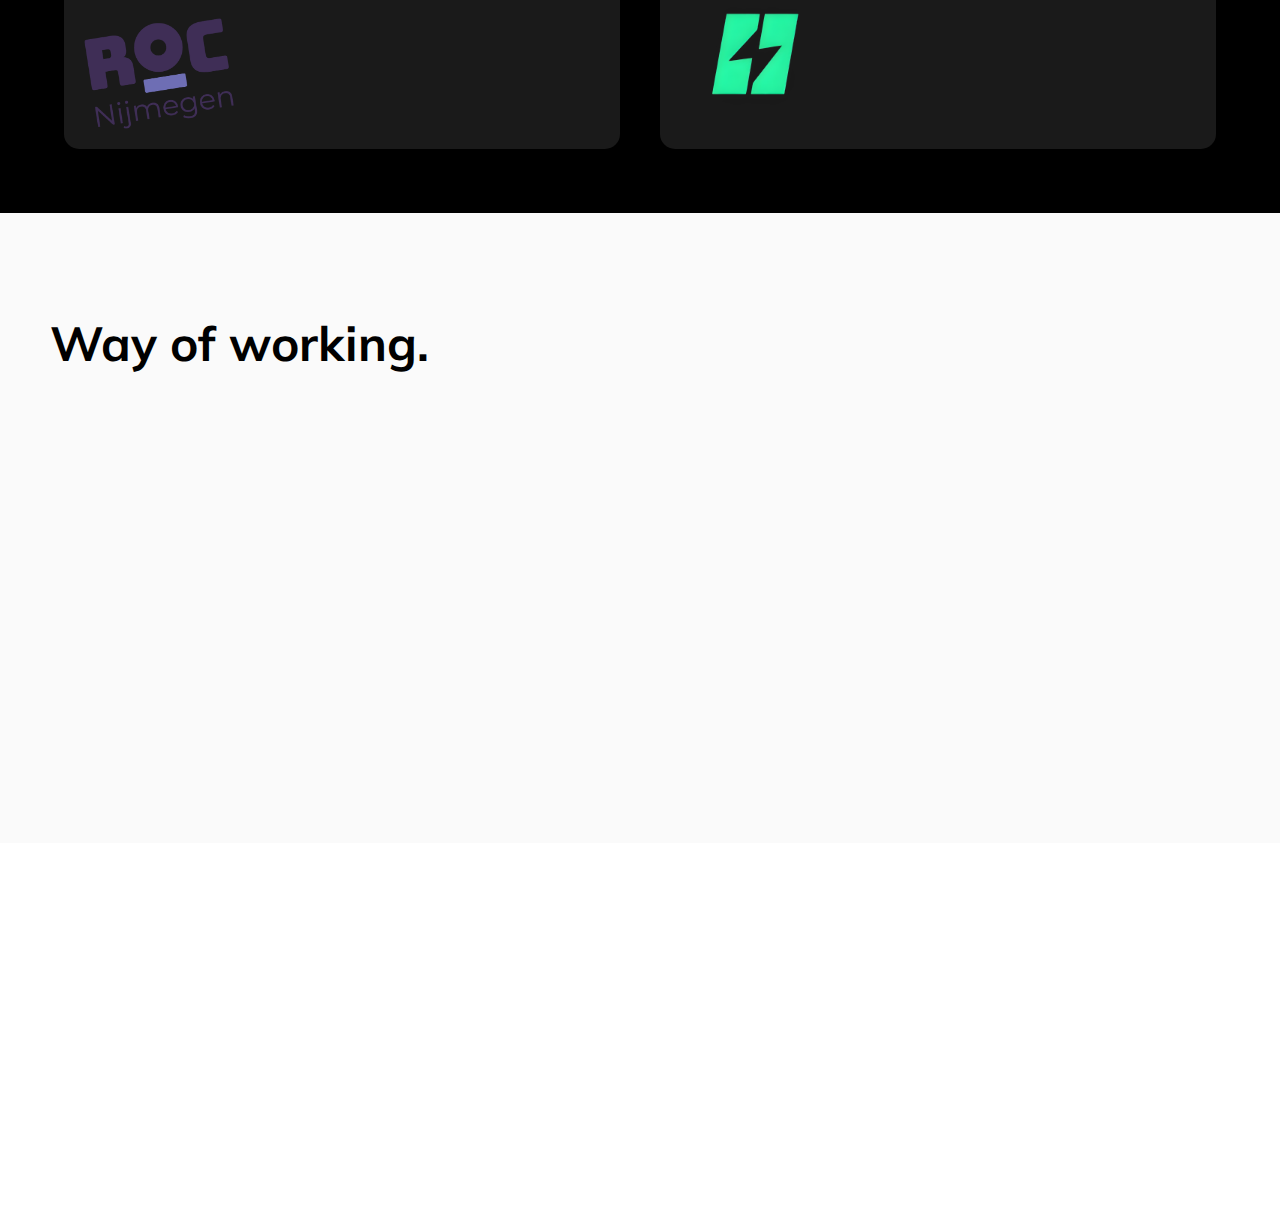
==== commit 8a754b53: "Added scroll effect, added skill bar effect and card slide animation" ====
--- a/about-me.html
+++ b/about-me.html
@@ -1,208 +1,187 @@
 <!DOCTYPE html>
 <html lang="en">
-  <head>
-    <meta charset="UTF-8" />
-    <meta name="viewport" content="width=device-width, initial-scale=1.0" />
-    <title>About Me</title>
-    <link rel="stylesheet" href="css/about-me.css" />
-    <link rel="preconnect" href="https://fonts.googleapis.com" />
-    <link rel="preconnect" href="https://fonts.gstatic.com" crossorigin />
-    <link
-      href="https://fonts.googleapis.com/css2?family=Bebas+Neue&family=Mulish:ital,wght@0,200..1000;1,200..1000&display=swap"
-      rel="stylesheet"
-    />
-    <link
-      rel="stylesheet"
-      href="https://cdnjs.cloudflare.com/ajax/libs/font-awesome/6.0.0-beta3/css/all.min.css"
-    />
-  </head>
 
-  <body>
-    <div class="container">
-      <div class="intro-text">
-        <h1>First things first. It's nice to meet you.</h1>
-        <p>
-          My name is Sergio Gomez Alvarez, I'm an 18 year old 3rd year Software
-          Developer student at ROC Nijmegen.
-        </p>
+<head>
+  <meta charset="UTF-8" />
+  <meta name="viewport" content="width=device-width, initial-scale=1.0" />
+  <title>SGA | About Me</title>
+  <link rel="stylesheet" href="css/about-me.css" />
+  <link rel="preconnect" href="https://fonts.googleapis.com" />
+  <link rel="preconnect" href="https://fonts.gstatic.com" crossorigin />
+  <link rel="shortcut icon" type="image/x-icon" href="./images/sga-logo-black-bg-white-border.jpeg" />
+  <link
+    href="https://fonts.googleapis.com/css2?family=Bebas+Neue&family=Mulish:ital,wght@0,200..1000;1,200..1000&display=swap"
+    rel="stylesheet" />
+  <link rel="stylesheet" href="https://cdnjs.cloudflare.com/ajax/libs/font-awesome/6.0.0-beta3/css/all.min.css" />
+</head>
+
+<body>
+  <div class="container">
+    <div class="intro-text">
+      <h1>First things first. It's nice to meet you.</h1>
+      <p>
+        My name is Sergio Gomez Alvarez, I'm an 18 year old 3rd year Software
+        Developer student at ROC Nijmegen.
+      </p>
+    </div>
+    <div class="rep-container">
+      <div class="rep-cards-container">
+        <a href="about-me.html" class="card-link">
+          <div class="card about-me">
+            <h2>My Story</h2>
+            <p>A story about myself.</p>
+          </div>
+        </a>
+        <a href="#js-projects" class="card-link">
+          <div class="card js-projects">
+            <h2>Sports</h2>
+            <p>Sports I like to persue.</p>
+          </div>
+        </a>
+        <a href="#php-projects" class="card-link">
+          <div class="card php-projects">
+            <h2>Career</h2>
+            <p>An overview of my career.</p>
+          </div>
+        </a>
+        <a href="index.html" class="card-link">
+          <div class="card work-tools-projects">
+            <h2>Way Of Working</h2>
+            <p>My way to create masterpieces.</p>
+          </div>
+        </a>
       </div>
-      <div class="rep-container">
-        <div class="rep-cards-container">
-          <a href="about-me.html" class="card-link">
-            <div class="card about-me">
-              <h2>My Story</h2>
-              <p>A story about myself.</p>
-            </div>
-          </a>
-          <a href="#js-projects" class="card-link">
-            <div class="card js-projects">
-              <h2>Sports</h2>
-              <p>Sports I like to persue.</p>
-            </div>
-          </a>
-          <a href="#php-projects" class="card-link">
-            <div class="card php-projects">
-              <h2>Career</h2>
-              <p>An overview of my career.</p>
-            </div>
-          </a>
-          <a href="index.html" class="card-link">
-            <div class="card work-tools-projects">
-              <h2>Way Of Working</h2>
-              <p>My way to create masterpieces.</p>
-            </div>
-          </a>
+      <div class="carousel-buttons">
+        <button class="carousel-button left-button">&#8249;</button>
+        <button class="carousel-button right-button">&#8250;</button>
+      </div>
+    </div>
+    <div class="story-section">
+      <h2>A story about myself.</h2>
+      <p>
+        I'm Sergio Gomez Alvarez, a passionate software developer with a love
+        for creating elegant designs and applications. My expertise spans
+        multiple programming languages, allowing me to bring both creativity
+        and precision to every project I undertake. I pride myself on crafting
+        work that's not only technically robust but visually captivating as
+        well. From clean, sleek designs to seamless, high-performing
+        applications, I'm driven by the goal of delivering exceptional user
+        experiences that leave a lasting impression.
+      </p>
+    </div>
+
+    <div class="fighting-section">
+      <h2><span class="highlight">Fighting.</span> And strength.</h2>
+      <p>
+        Beyond my passion for development, I'm deeply committed to my journey
+        in sports, particularly Taekwondo. As a red-black belt, I thrive on
+        pushing my limits, perfecting my kicks, and refining my skills to
+        perform this art with precision and grace. I love the intensity of
+        each training session, where I can fully unleash my energy. In
+        addition to Taekwondo, I regularly hit the gym, working on building my
+        strength and resilience. For me, fitness is not just about physical
+        power, but about continuous growth and discipline in every aspect of
+        life.
+      </p>
+    </div>
+    <div class="witte-lijn"></div>
+    <div class="career-section">
+      <h2>My Career.</h2>
+      <div class="career-grid">
+        <div class="career-card">
+          <h3>Software Developer</h3>
+          <p>
+            I'm currently pursuing a Software Developer program at ROC
+            Nijmegen, where I'm honing my skills under the guidance of expert
+            instructors who bring deep industry knowledge to the table. The
+            learning environment is both inspiring and collaborative, as I
+            work alongside fellow students to bring innovative projects to
+            life. Together, we push boundaries and achieve remarkable results,
+            constantly striving to master the art of development. This
+            experience is equipping me with the technical expertise and
+            teamwork needed to excel in the ever-evolving world of software.
+          </p>
+          <img src="./images/roc-logo.png" alt="ROC Nijmegen Logo" class="company-logo" />
         </div>
-        <div class="carousel-buttons">
-          <button class="carousel-button left-button">&#8249;</button>
-          <button class="carousel-button right-button">&#8250;</button>
-        </div>
-      </div>
-      <div class="story-section">
-        <h2>A story about myself.</h2>
-        <p>
-          I'm Sergio Gomez Alvarez, a passionate software developer with a love
-          for creating elegant designs and applications. My expertise spans
-          multiple programming languages, allowing me to bring both creativity
-          and precision to every project I undertake. I pride myself on crafting
-          work that's not only technically robust but visually captivating as
-          well. From clean, sleek designs to seamless, high-performing
-          applications, I'm driven by the goal of delivering exceptional user
-          experiences that leave a lasting impression.
-        </p>
-      </div>
 
-      <div class="fighting-section">
-        <h2><span class="highlight">Fighting.</span> And strength.</h2>
-        <p>
-          Beyond my passion for development, I'm deeply committed to my journey
-          in sports, particularly Taekwondo. As a red-black belt, I thrive on
-          pushing my limits, perfecting my kicks, and refining my skills to
-          perform this art with precision and grace. I love the intensity of
-          each training session, where I can fully unleash my energy. In
-          addition to Taekwondo, I regularly hit the gym, working on building my
-          strength and resilience. For me, fitness is not just about physical
-          power, but about continuous growth and discipline in every aspect of
-          life.
-        </p>
-      </div>
-      <div class="witte-lijn"></div>
-      <div class="career-section">
-        <h2>My Career.</h2>
-        <div class="career-grid">
-          <div class="career-card">
-            <h3>Software Developer</h3>
-            <p>
-              I'm currently pursuing a Software Developer program at ROC
-              Nijmegen, where I'm honing my skills under the guidance of expert
-              instructors who bring deep industry knowledge to the table. The
-              learning environment is both inspiring and collaborative, as I
-              work alongside fellow students to bring innovative projects to
-              life. Together, we push boundaries and achieve remarkable results,
-              constantly striving to master the art of development. This
-              experience is equipping me with the technical expertise and
-              teamwork needed to excel in the ever-evolving world of software.
-            </p>
-            <img
-              src="/images/roc-logo.png"
-              alt="ROC Nijmegen Logo"
-              class="company-logo"
-            />
-          </div>
-
-          <div class="career-card">
-            <h3>PLUGZ</h3>
-            <p>
-              I had the privilege of interning at Plugz, a fantastic company
-              with welcoming and friendly staff. Plugz is at the forefront of
-              creative solutions within the electric vehicle (EV) industry,
-              offering a dynamic and innovative work environment. During my time
-              there, I gained invaluable insights into the EV world, learning
-              how they approach complex challenges with creativity and
-              cutting-edge technology. The experience was both inspiring and
-              enriching, and it was exciting to contribute to a company that is
-              shaping the future of sustainable transportation.
-            </p>
-            <img
-              src="/images/plugz-new-logo.png"
-              alt="Plugz Logo"
-              class="company-logo"
-            />
-          </div>
-        </div>
-      </div>
-      <div class="header-title-container">
-        <h1 class="header-title">Way of working.</h1>
-      </div>
-      <div class="app-exp-container">
-        <div class="exp-container">
-          <div class="logo-exp-container">
-            <i
-              class="fa-solid fa-brain fa-2xl fa-custom"
-              style="color: #000000"
-            ></i>
-          </div>
-          <div class="text-exp-container">
-            <h1 class="text-exp">
-              By meticulously planning and thoughtfully considering each step,
-              I'm always prepared.
-            </h1>
-          </div>
-        </div>
-        <div class="exp-container">
-          <div class="logo-exp-container">
-            <i
-              class="fa-solid fa-pen-ruler fa-2xl fa-custom"
-              style="color: #000000"
-            ></i>
-          </div>
-          <div class="text-exp-container">
-            <h1 class="text-exp">
-              With a keen eye for design and thorough preparation, I'm sure my
-              applications will look stunning.
-            </h1>
-          </div>
-        </div>
-        <div class="exp-container">
-          <div class="logo-exp-container">
-            <i
-              class="fa-solid fa-user-group fa-2xl fa-custom"
-              style="color: #000000"
-            ></i>
-          </div>
-          <div class="text-exp-container">
-            <h1 class="text-exp">
-              By leveraging communication with a broad network, I ensure my web
-              applications are pleasing to the eye.
-            </h1>
-          </div>
-        </div>
-        <div class="exp-container">
-          <div class="logo-exp-container">
-            <i
-              class="fa-solid fa-code fa-2xl fa-custom"
-              style="color: #000000"
-            ></i>
-          </div>
-          <div class="text-exp-container">
-            <h1 class="text-exp">
-              With a broad range of programming knowledge, I create the safest
-              and sleekest web applications.
-            </h1>
-          </div>
-        </div>
-      </div>
-      <div class="contact-container">
-        <div class="contact-text-container">
-          <h1 class="header-contact-text">Get in touch</h1>
-          <h1 class="info-contact-text">
-            Are you in for a talk, or do you just have a question? I'm always
-            open to have a chat!
-          </h1>
-          <a class="learn-more-contact-text" href="contact.html">Learn more</a>
+        <div class="career-card">
+          <h3>PLUGZ</h3>
+          <p>
+            I had the privilege of interning at Plugz, a fantastic company
+            with welcoming and friendly staff. Plugz is at the forefront of
+            creative solutions within the electric vehicle (EV) industry,
+            offering a dynamic and innovative work environment. During my time
+            there, I gained invaluable insights into the EV world, learning
+            how they approach complex challenges with creativity and
+            cutting-edge technology. The experience was both inspiring and
+            enriching, and it was exciting to contribute to a company that is
+            shaping the future of sustainable transportation.
+          </p>
+          <img src="./images/plugz-new-logo.png" alt="Plugz Logo" class="company-logo" />
         </div>
       </div>
     </div>
-    <script src="script.js"></script>
-  </body>
-</html>
+    <div class="header-title-container">
+      <h1 class="header-title">Way of working.</h1>
+    </div>
+    <div class="app-exp-container">
+      <div class="exp-container">
+        <div class="logo-exp-container">
+          <i class="fa-solid fa-brain fa-2xl fa-custom" style="color: #000000"></i>
+        </div>
+        <div class="text-exp-container">
+          <h1 class="text-exp">
+            By meticulously planning and thoughtfully considering each step,
+            I'm always prepared.
+          </h1>
+        </div>
+      </div>
+      <div class="exp-container">
+        <div class="logo-exp-container">
+          <i class="fa-solid fa-pen-ruler fa-2xl fa-custom" style="color: #000000"></i>
+        </div>
+        <div class="text-exp-container">
+          <h1 class="text-exp">
+            With a keen eye for design and thorough preparation, I'm sure my
+            applications will look stunning.
+          </h1>
+        </div>
+      </div>
+      <div class="exp-container">
+        <div class="logo-exp-container">
+          <i class="fa-solid fa-user-group fa-2xl fa-custom" style="color: #000000"></i>
+        </div>
+        <div class="text-exp-container">
+          <h1 class="text-exp">
+            By leveraging communication with a broad network, I ensure my web
+            applications are pleasing to the eye.
+          </h1>
+        </div>
+      </div>
+      <div class="exp-container">
+        <div class="logo-exp-container">
+          <i class="fa-solid fa-code fa-2xl fa-custom" style="color: #000000"></i>
+        </div>
+        <div class="text-exp-container">
+          <h1 class="text-exp">
+            With a broad range of programming knowledge, I create the safest
+            and sleekest web applications.
+          </h1>
+        </div>
+      </div>
+    </div>
+    <div class="contact-container">
+      <div class="contact-text-container">
+        <h1 class="header-contact-text">Get in touch</h1>
+        <h1 class="info-contact-text">
+          Are you in for a talk, or do you just have a question? I'm always
+          open to have a chat!
+        </h1>
+        <a class="learn-more-contact-text" href="contact.html">Learn more</a>
+      </div>
+    </div>
+  </div>
+  <script src="about.js"></script>
+</body>
+
+</html>--- a/css/about-me.css
+++ b/css/about-me.css
@@ -12,7 +12,6 @@
     display: flex;
     flex-direction: column;
     justify-content: space-between;
-    /* Zorgt ervoor dat de inhoud verdeeld wordt tussen top en bottom */
     min-height: 100vh;
     /* background-color: black; */
     text-align: left;
@@ -118,23 +117,23 @@
 }
 
 .card.about-me {
-    background-image: url('/images/sga-book.png');
+    background-image: url('../images/sga-book.png');
 }
 
 .card.work-tools-projects {
-    background-image: url('/images/lightbulb-gradient-bg.png');
+    background-image: url('../images/lightbulb-gradient-bg.png');
 }
 
 .card.js-projects {
-    background-image: url('/images/red-black-belt-gradient.png');
+    background-image: url('../images/red-black-belt-gradient.png');
 }
 
 .card.php-projects {
-    background-image: url('/images/chart-gradient-bg.png');
+    background-image: url('../images/chart-gradient-bg.png');
 }
 
 .card.mobile-projects {
-    background-image: url('/images/test-picture.jpg');
+    background-image: url('../images/test-picture.jpg');
 }
 
 .carousel-buttons {
@@ -370,6 +369,18 @@
     text-decoration: none;
 }
 
+.card, .exp-container, .ad-app-container, .contact-container {
+    opacity: 0;
+    transform: translateY(20px);
+    transition: opacity 1s ease-out, transform 1s ease-out;
+}
+
+.card.show, .exp-container.show, .ad-app-container.show, .contact-container.show {
+    opacity: 1;
+    transform: translateY(0);
+}
+
+
 @media (max-width: 768px) {
     .career-grid {
         grid-template-columns: 1fr;
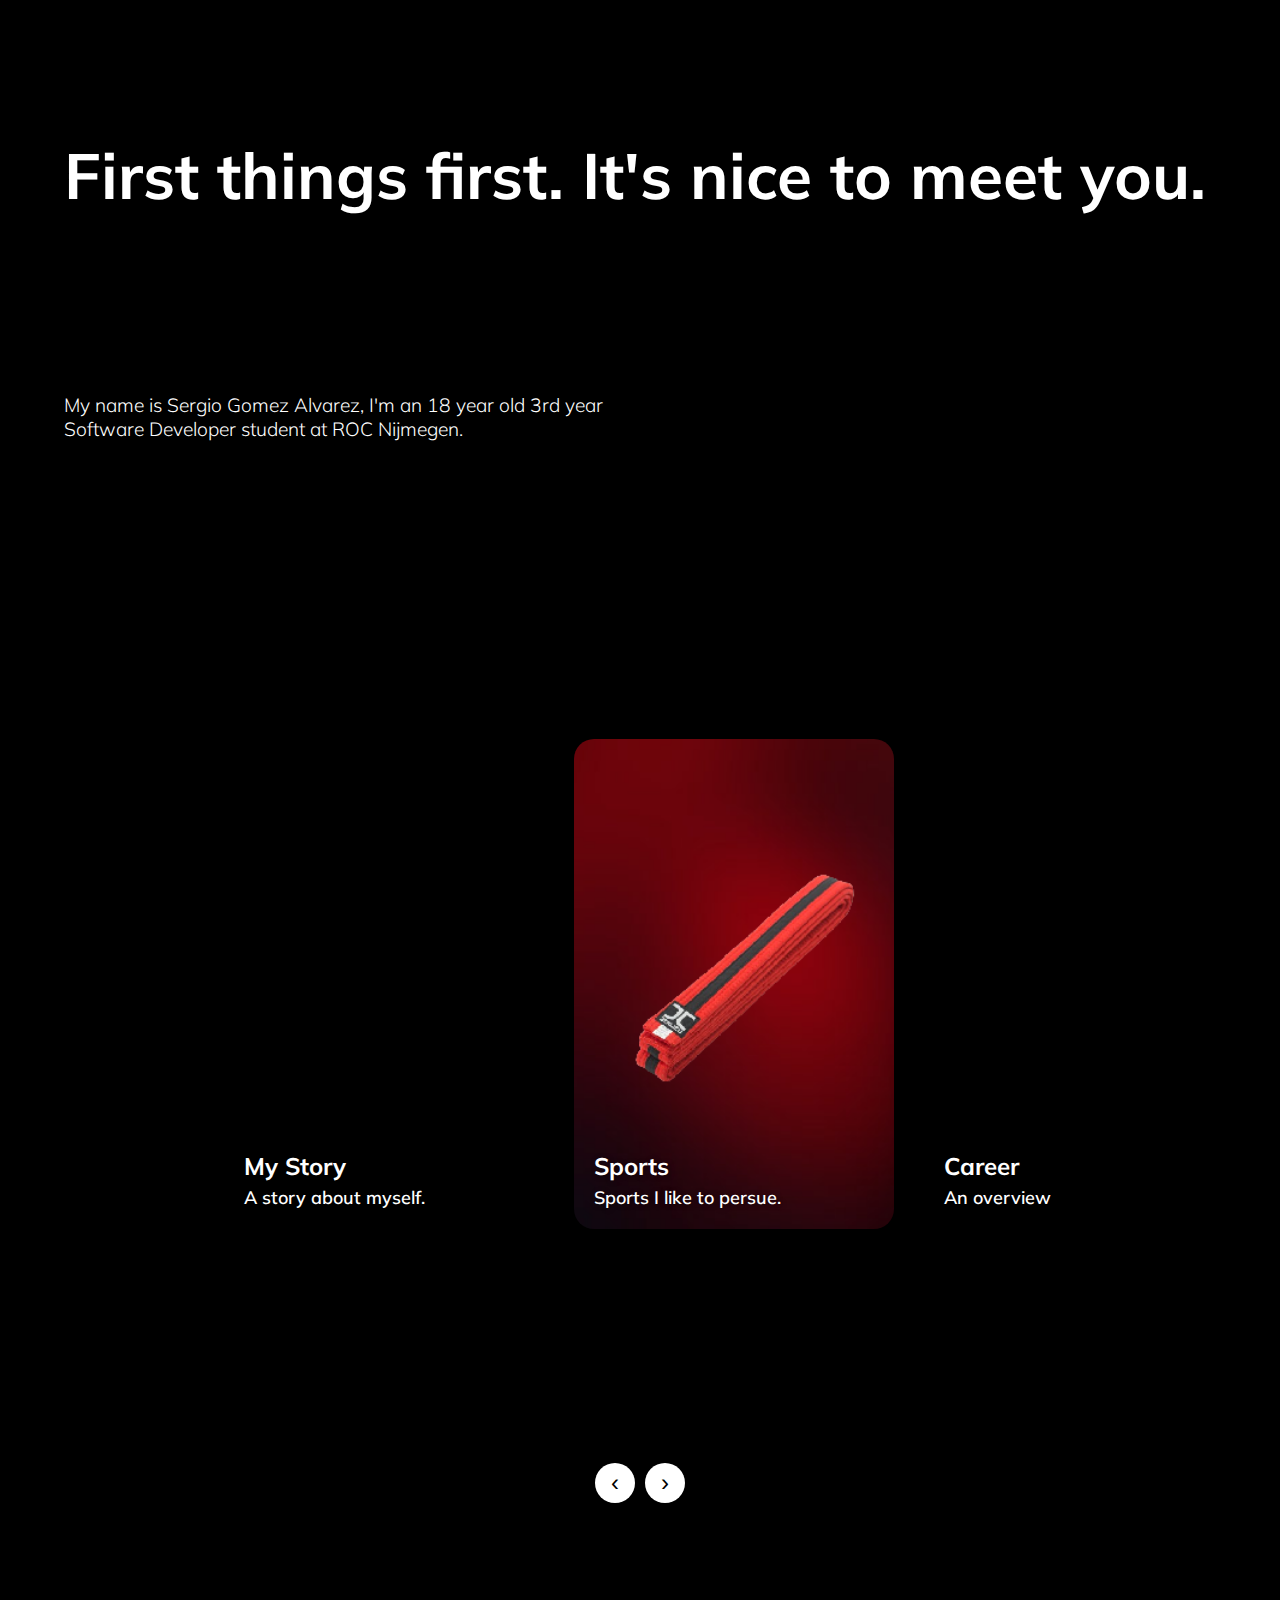
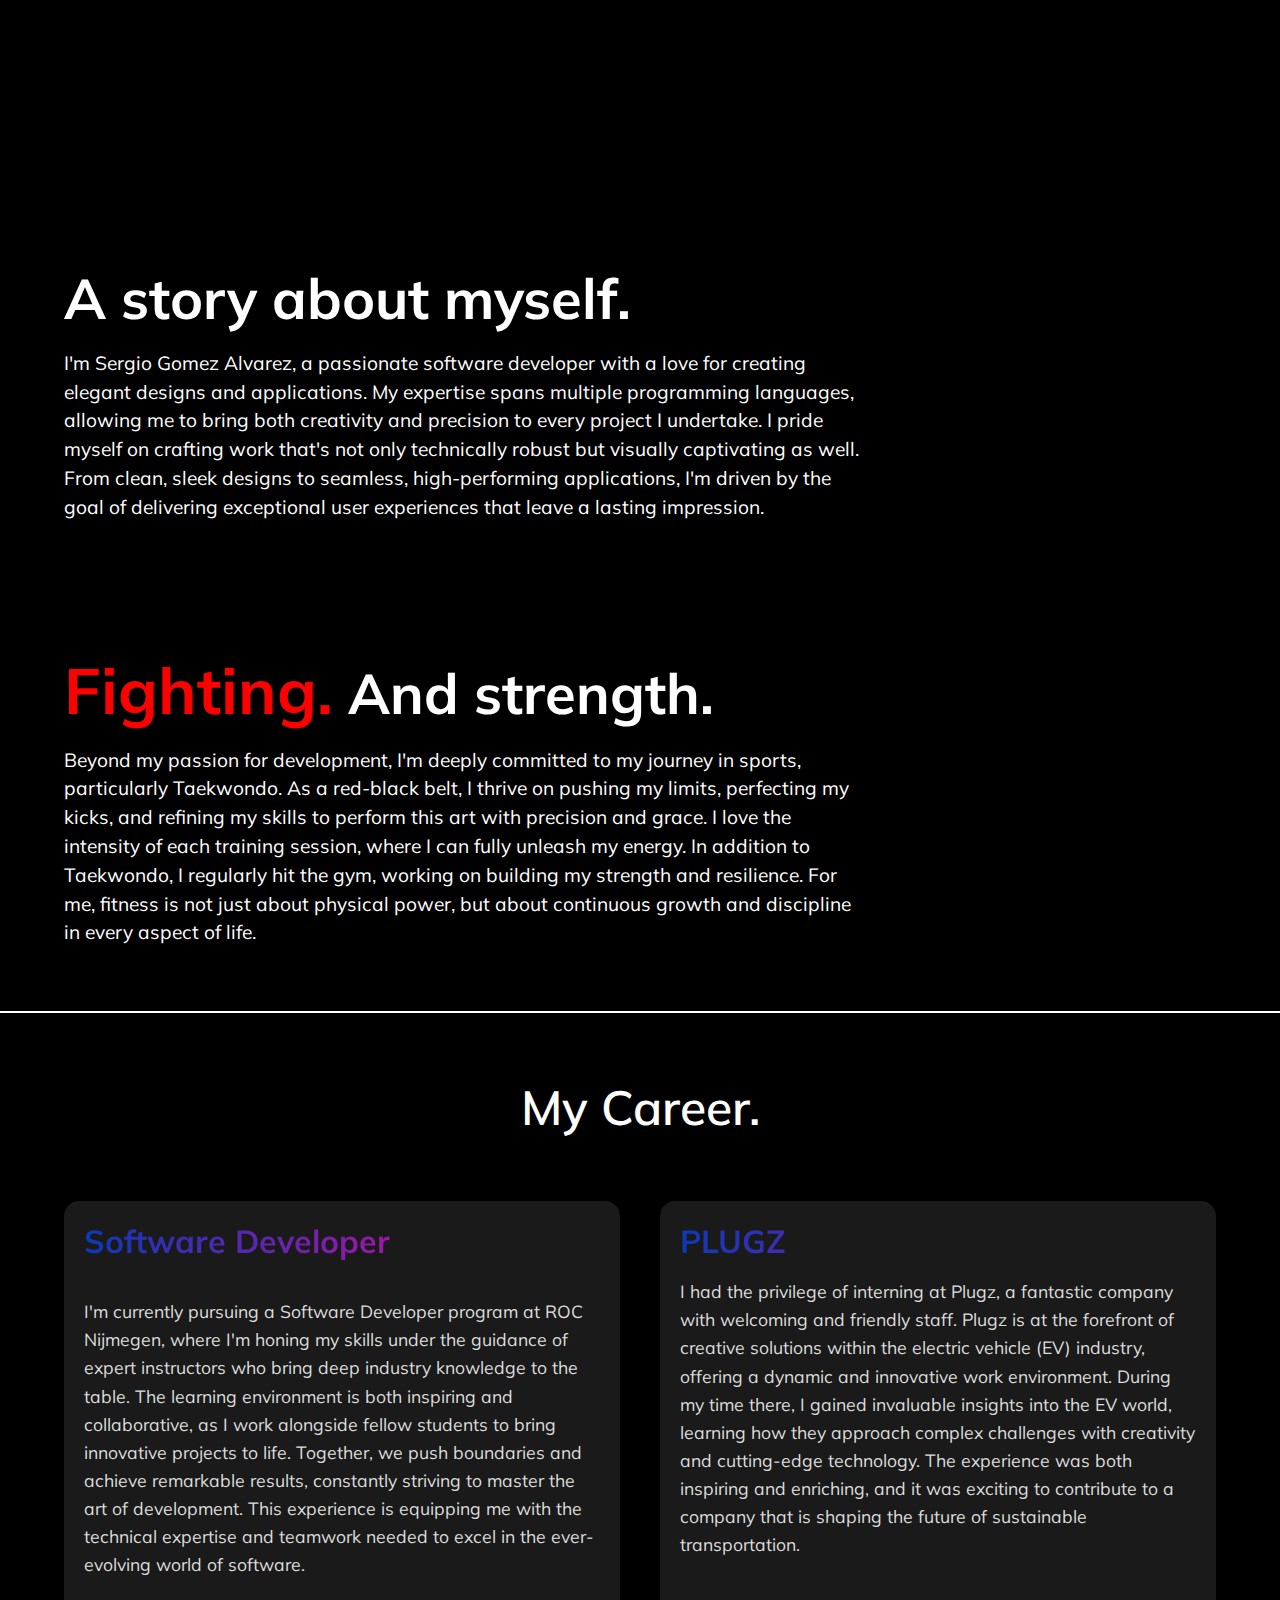
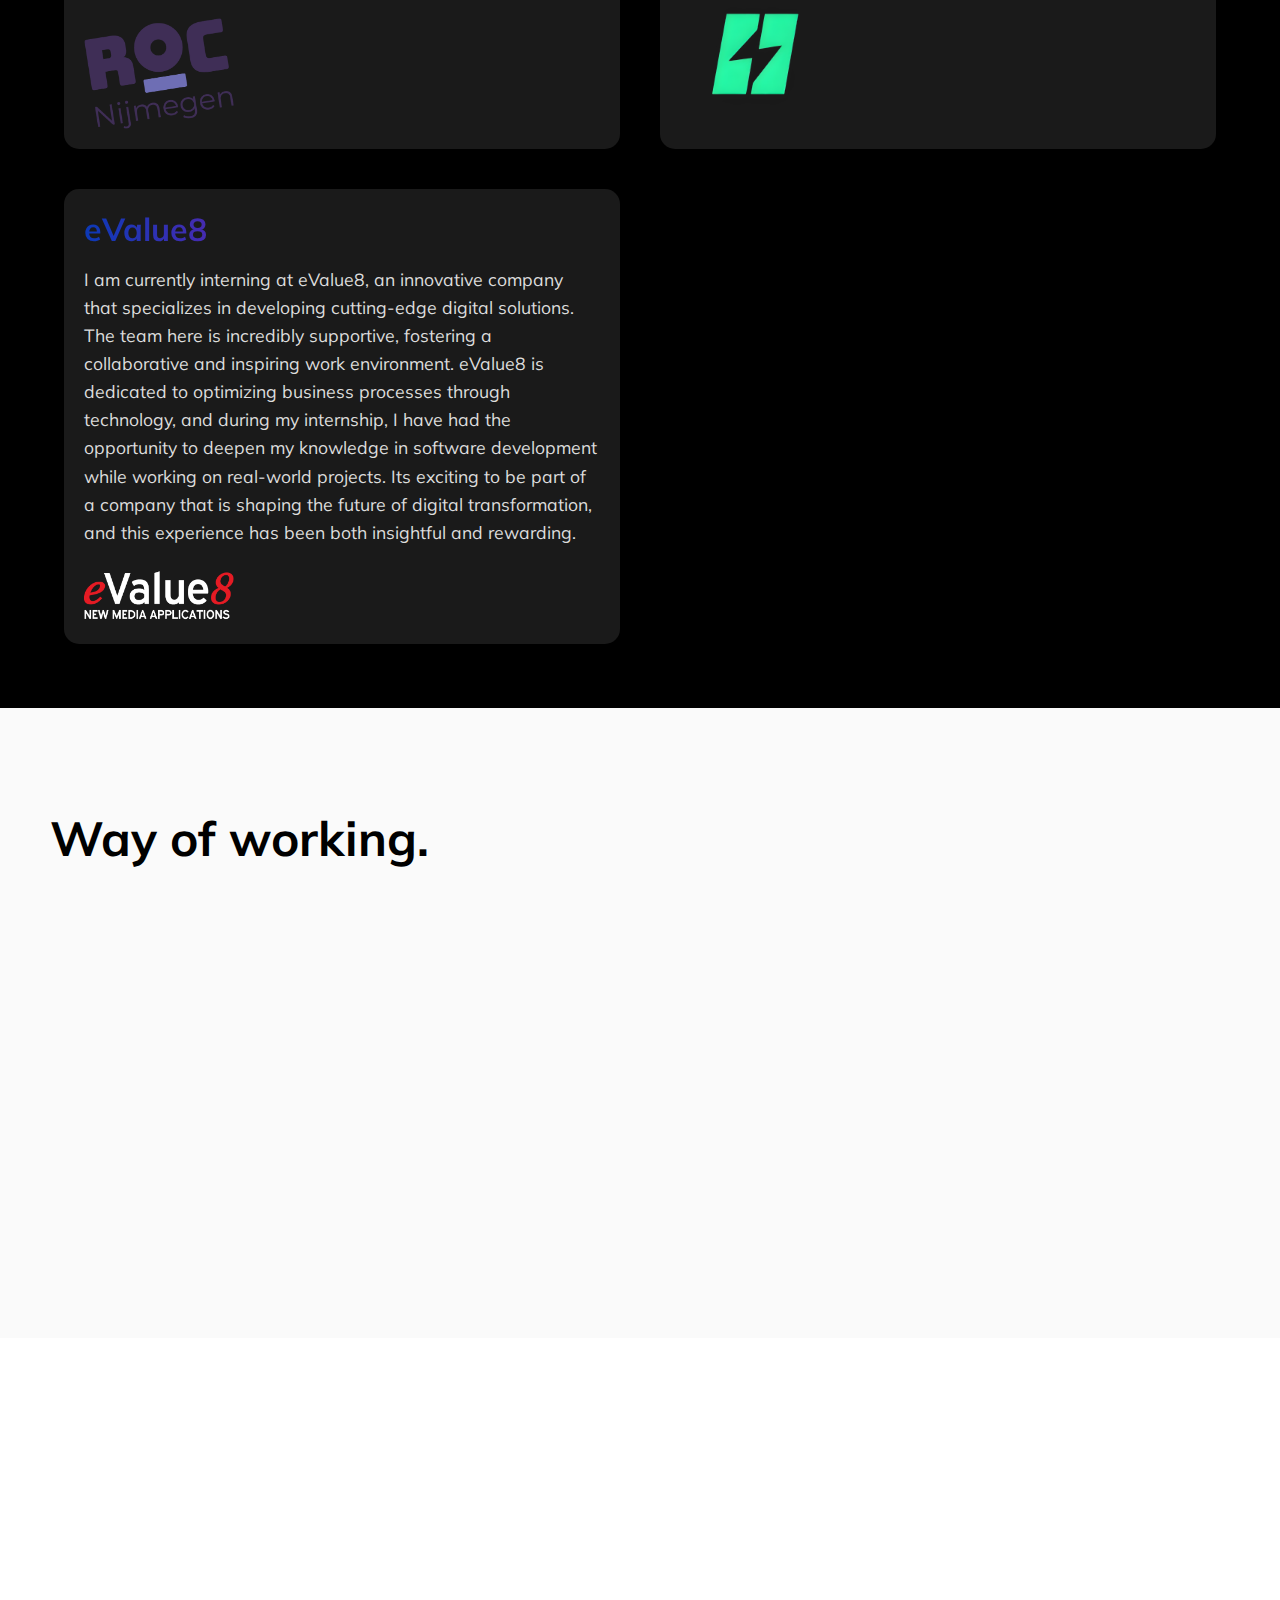
==== commit 72da3be6: "Add new company card with logo and company story" ====
--- a/about-me.html
+++ b/about-me.html
@@ -1,187 +1,226 @@
 <!DOCTYPE html>
 <html lang="en">
-
-<head>
-  <meta charset="UTF-8" />
-  <meta name="viewport" content="width=device-width, initial-scale=1.0" />
-  <title>SGA | About Me</title>
-  <link rel="stylesheet" href="css/about-me.css" />
-  <link rel="preconnect" href="https://fonts.googleapis.com" />
-  <link rel="preconnect" href="https://fonts.gstatic.com" crossorigin />
-  <link rel="shortcut icon" type="image/x-icon" href="./images/sga-logo-black-bg-white-border.jpeg" />
-  <link
-    href="https://fonts.googleapis.com/css2?family=Bebas+Neue&family=Mulish:ital,wght@0,200..1000;1,200..1000&display=swap"
-    rel="stylesheet" />
-  <link rel="stylesheet" href="https://cdnjs.cloudflare.com/ajax/libs/font-awesome/6.0.0-beta3/css/all.min.css" />
-</head>
-
-<body>
-  <div class="container">
-    <div class="intro-text">
-      <h1>First things first. It's nice to meet you.</h1>
-      <p>
-        My name is Sergio Gomez Alvarez, I'm an 18 year old 3rd year Software
-        Developer student at ROC Nijmegen.
-      </p>
+  <head>
+    <meta charset="UTF-8" />
+    <meta name="viewport" content="width=device-width, initial-scale=1.0" />
+    <title>About Me</title>
+    <link rel="stylesheet" href="css/about-me.css" />
+    <link rel="preconnect" href="https://fonts.googleapis.com" />
+    <link rel="preconnect" href="https://fonts.gstatic.com" crossorigin />
+    <link
+      href="https://fonts.googleapis.com/css2?family=Bebas+Neue&family=Mulish:ital,wght@0,200..1000;1,200..1000&display=swap"
+      rel="stylesheet"
+    />
+    <link
+      rel="stylesheet"
+      href="https://cdnjs.cloudflare.com/ajax/libs/font-awesome/6.0.0-beta3/css/all.min.css"
+    />
+  </head>
+
+  <body>
+    <div class="container">
+      <div class="intro-text">
+        <h1>First things first. It's nice to meet you.</h1>
+        <p>
+          My name is Sergio Gomez Alvarez, I'm an 18 year old 3rd year Software
+          Developer student at ROC Nijmegen.
+        </p>
+      </div>
+      <div class="rep-container">
+        <div class="rep-cards-container">
+          <a href="about-me.html" class="card-link">
+            <div class="card about-me">
+              <h2>My Story</h2>
+              <p>A story about myself.</p>
+            </div>
+          </a>
+          <a href="#js-projects" class="card-link">
+            <div class="card js-projects">
+              <h2>Sports</h2>
+              <p>Sports I like to persue.</p>
+            </div>
+          </a>
+          <a href="#php-projects" class="card-link">
+            <div class="card php-projects">
+              <h2>Career</h2>
+              <p>An overview of my career.</p>
+            </div>
+          </a>
+          <a href="index.html" class="card-link">
+            <div class="card work-tools-projects">
+              <h2>Way Of Working</h2>
+              <p>My way to create masterpieces.</p>
+            </div>
+          </a>
+        </div>
+        <div class="carousel-buttons">
+          <button class="carousel-button left-button">&#8249;</button>
+          <button class="carousel-button right-button">&#8250;</button>
+        </div>
+      </div>
+      <div class="story-section">
+        <h2>A story about myself.</h2>
+        <p>
+          I'm Sergio Gomez Alvarez, a passionate software developer with a love
+          for creating elegant designs and applications. My expertise spans
+          multiple programming languages, allowing me to bring both creativity
+          and precision to every project I undertake. I pride myself on crafting
+          work that's not only technically robust but visually captivating as
+          well. From clean, sleek designs to seamless, high-performing
+          applications, I'm driven by the goal of delivering exceptional user
+          experiences that leave a lasting impression.
+        </p>
+      </div>
+
+      <div class="fighting-section">
+        <h2><span class="highlight">Fighting.</span> And strength.</h2>
+        <p>
+          Beyond my passion for development, I'm deeply committed to my journey
+          in sports, particularly Taekwondo. As a red-black belt, I thrive on
+          pushing my limits, perfecting my kicks, and refining my skills to
+          perform this art with precision and grace. I love the intensity of
+          each training session, where I can fully unleash my energy. In
+          addition to Taekwondo, I regularly hit the gym, working on building my
+          strength and resilience. For me, fitness is not just about physical
+          power, but about continuous growth and discipline in every aspect of
+          life.
+        </p>
+      </div>
+      <div class="witte-lijn"></div>
+      <div class="career-section">
+        <h2>My Career.</h2>
+        <div class="career-grid">
+          <div class="career-card">
+            <h3>Software Developer</h3>
+            <p>
+              I'm currently pursuing a Software Developer program at ROC
+              Nijmegen, where I'm honing my skills under the guidance of expert
+              instructors who bring deep industry knowledge to the table. The
+              learning environment is both inspiring and collaborative, as I
+              work alongside fellow students to bring innovative projects to
+              life. Together, we push boundaries and achieve remarkable results,
+              constantly striving to master the art of development. This
+              experience is equipping me with the technical expertise and
+              teamwork needed to excel in the ever-evolving world of software.
+            </p>
+            <img
+              src="/images/roc-logo.png"
+              alt="ROC Nijmegen Logo"
+              class="company-logo"
+            />
+          </div>
+
+          <div class="career-card">
+            <h3>PLUGZ</h3>
+            <p>
+              I had the privilege of interning at Plugz, a fantastic company
+              with welcoming and friendly staff. Plugz is at the forefront of
+              creative solutions within the electric vehicle (EV) industry,
+              offering a dynamic and innovative work environment. During my time
+              there, I gained invaluable insights into the EV world, learning
+              how they approach complex challenges with creativity and
+              cutting-edge technology. The experience was both inspiring and
+              enriching, and it was exciting to contribute to a company that is
+              shaping the future of sustainable transportation.
+            </p>
+            <img
+              src="/images/plugz-new-logo.png"
+              alt="Plugz Logo"
+              class="company-logo"
+            />
+          </div>
+
+          <div class="career-card">
+            <h3>eValue8</h3>
+            <p>
+              I am currently interning at eValue8, an innovative company that specializes in 
+              developing cutting-edge digital solutions. The team here is incredibly supportive, 
+              fostering a collaborative and inspiring work environment. eValue8 is dedicated to 
+              optimizing business processes through technology, and during my internship, I have 
+              had the opportunity to deepen my knowledge in software development while working on 
+              real-world projects. Its exciting to be part of a company that is shaping the future 
+              of digital transformation, and this experience has been both insightful and rewarding.
+            </p>
+            <img
+              src="/images/evalue8-logo.png"
+              alt="eValue8 Logo"
+              class="company-logo"
+            />
+          </div>
+        </div>
+      </div>
+      <div class="header-title-container">
+        <h1 class="header-title">Way of working.</h1>
+      </div>
+      <div class="app-exp-container">
+        <div class="exp-container">
+          <div class="logo-exp-container">
+            <i
+              class="fa-solid fa-brain fa-2xl fa-custom"
+              style="color: #000000"
+            ></i>
+          </div>
+          <div class="text-exp-container">
+            <h1 class="text-exp">
+              By meticulously planning and thoughtfully considering each step,
+              I'm always prepared.
+            </h1>
+          </div>
+        </div>
+        <div class="exp-container">
+          <div class="logo-exp-container">
+            <i
+              class="fa-solid fa-pen-ruler fa-2xl fa-custom"
+              style="color: #000000"
+            ></i>
+          </div>
+          <div class="text-exp-container">
+            <h1 class="text-exp">
+              With a keen eye for design and thorough preparation, I'm sure my
+              applications will look stunning.
+            </h1>
+          </div>
+        </div>
+        <div class="exp-container">
+          <div class="logo-exp-container">
+            <i
+              class="fa-solid fa-user-group fa-2xl fa-custom"
+              style="color: #000000"
+            ></i>
+          </div>
+          <div class="text-exp-container">
+            <h1 class="text-exp">
+              By leveraging communication with a broad network, I ensure my web
+              applications are pleasing to the eye.
+            </h1>
+          </div>
+        </div>
+        <div class="exp-container">
+          <div class="logo-exp-container">
+            <i
+              class="fa-solid fa-code fa-2xl fa-custom"
+              style="color: #000000"
+            ></i>
+          </div>
+          <div class="text-exp-container">
+            <h1 class="text-exp">
+              With a broad range of programming knowledge, I create the safest
+              and sleekest web applications.
+            </h1>
+          </div>
+        </div>
+      </div>
+      <div class="contact-container">
+        <div class="contact-text-container">
+          <h1 class="header-contact-text">Get in touch</h1>
+          <h1 class="info-contact-text">
+            Are you in for a talk, or do you just have a question? I'm always
+            open to have a chat!
+          </h1>
+          <a class="learn-more-contact-text" href="contact.html">Learn more</a>
+        </div>
+      </div>
     </div>
-    <div class="rep-container">
-      <div class="rep-cards-container">
-        <a href="about-me.html" class="card-link">
-          <div class="card about-me">
-            <h2>My Story</h2>
-            <p>A story about myself.</p>
-          </div>
-        </a>
-        <a href="#js-projects" class="card-link">
-          <div class="card js-projects">
-            <h2>Sports</h2>
-            <p>Sports I like to persue.</p>
-          </div>
-        </a>
-        <a href="#php-projects" class="card-link">
-          <div class="card php-projects">
-            <h2>Career</h2>
-            <p>An overview of my career.</p>
-          </div>
-        </a>
-        <a href="index.html" class="card-link">
-          <div class="card work-tools-projects">
-            <h2>Way Of Working</h2>
-            <p>My way to create masterpieces.</p>
-          </div>
-        </a>
-      </div>
-      <div class="carousel-buttons">
-        <button class="carousel-button left-button">&#8249;</button>
-        <button class="carousel-button right-button">&#8250;</button>
-      </div>
-    </div>
-    <div class="story-section">
-      <h2>A story about myself.</h2>
-      <p>
-        I'm Sergio Gomez Alvarez, a passionate software developer with a love
-        for creating elegant designs and applications. My expertise spans
-        multiple programming languages, allowing me to bring both creativity
-        and precision to every project I undertake. I pride myself on crafting
-        work that's not only technically robust but visually captivating as
-        well. From clean, sleek designs to seamless, high-performing
-        applications, I'm driven by the goal of delivering exceptional user
-        experiences that leave a lasting impression.
-      </p>
-    </div>
-
-    <div class="fighting-section">
-      <h2><span class="highlight">Fighting.</span> And strength.</h2>
-      <p>
-        Beyond my passion for development, I'm deeply committed to my journey
-        in sports, particularly Taekwondo. As a red-black belt, I thrive on
-        pushing my limits, perfecting my kicks, and refining my skills to
-        perform this art with precision and grace. I love the intensity of
-        each training session, where I can fully unleash my energy. In
-        addition to Taekwondo, I regularly hit the gym, working on building my
-        strength and resilience. For me, fitness is not just about physical
-        power, but about continuous growth and discipline in every aspect of
-        life.
-      </p>
-    </div>
-    <div class="witte-lijn"></div>
-    <div class="career-section">
-      <h2>My Career.</h2>
-      <div class="career-grid">
-        <div class="career-card">
-          <h3>Software Developer</h3>
-          <p>
-            I'm currently pursuing a Software Developer program at ROC
-            Nijmegen, where I'm honing my skills under the guidance of expert
-            instructors who bring deep industry knowledge to the table. The
-            learning environment is both inspiring and collaborative, as I
-            work alongside fellow students to bring innovative projects to
-            life. Together, we push boundaries and achieve remarkable results,
-            constantly striving to master the art of development. This
-            experience is equipping me with the technical expertise and
-            teamwork needed to excel in the ever-evolving world of software.
-          </p>
-          <img src="./images/roc-logo.png" alt="ROC Nijmegen Logo" class="company-logo" />
-        </div>
-
-        <div class="career-card">
-          <h3>PLUGZ</h3>
-          <p>
-            I had the privilege of interning at Plugz, a fantastic company
-            with welcoming and friendly staff. Plugz is at the forefront of
-            creative solutions within the electric vehicle (EV) industry,
-            offering a dynamic and innovative work environment. During my time
-            there, I gained invaluable insights into the EV world, learning
-            how they approach complex challenges with creativity and
-            cutting-edge technology. The experience was both inspiring and
-            enriching, and it was exciting to contribute to a company that is
-            shaping the future of sustainable transportation.
-          </p>
-          <img src="./images/plugz-new-logo.png" alt="Plugz Logo" class="company-logo" />
-        </div>
-      </div>
-    </div>
-    <div class="header-title-container">
-      <h1 class="header-title">Way of working.</h1>
-    </div>
-    <div class="app-exp-container">
-      <div class="exp-container">
-        <div class="logo-exp-container">
-          <i class="fa-solid fa-brain fa-2xl fa-custom" style="color: #000000"></i>
-        </div>
-        <div class="text-exp-container">
-          <h1 class="text-exp">
-            By meticulously planning and thoughtfully considering each step,
-            I'm always prepared.
-          </h1>
-        </div>
-      </div>
-      <div class="exp-container">
-        <div class="logo-exp-container">
-          <i class="fa-solid fa-pen-ruler fa-2xl fa-custom" style="color: #000000"></i>
-        </div>
-        <div class="text-exp-container">
-          <h1 class="text-exp">
-            With a keen eye for design and thorough preparation, I'm sure my
-            applications will look stunning.
-          </h1>
-        </div>
-      </div>
-      <div class="exp-container">
-        <div class="logo-exp-container">
-          <i class="fa-solid fa-user-group fa-2xl fa-custom" style="color: #000000"></i>
-        </div>
-        <div class="text-exp-container">
-          <h1 class="text-exp">
-            By leveraging communication with a broad network, I ensure my web
-            applications are pleasing to the eye.
-          </h1>
-        </div>
-      </div>
-      <div class="exp-container">
-        <div class="logo-exp-container">
-          <i class="fa-solid fa-code fa-2xl fa-custom" style="color: #000000"></i>
-        </div>
-        <div class="text-exp-container">
-          <h1 class="text-exp">
-            With a broad range of programming knowledge, I create the safest
-            and sleekest web applications.
-          </h1>
-        </div>
-      </div>
-    </div>
-    <div class="contact-container">
-      <div class="contact-text-container">
-        <h1 class="header-contact-text">Get in touch</h1>
-        <h1 class="info-contact-text">
-          Are you in for a talk, or do you just have a question? I'm always
-          open to have a chat!
-        </h1>
-        <a class="learn-more-contact-text" href="contact.html">Learn more</a>
-      </div>
-    </div>
-  </div>
-  <script src="about.js"></script>
-</body>
-
-</html>+    <script src="script.js"></script>
+  </body>
+</html>
--- a/css/about-me.css
+++ b/css/about-me.css
@@ -320,7 +320,7 @@
     color: black;
 }
 
-.contact-container{
+.contact-container {
     display: flex;
     flex-direction: column;
     justify-content: center;
@@ -330,7 +330,7 @@
     background-color: #FFFFFF;
 }
 
-.contact-text-container{
+.contact-text-container {
     display: flex;
     flex-direction: column;
     justify-content: center;
@@ -339,7 +339,7 @@
     height: 20vh;
 }
 
-.header-contact-text{
+.header-contact-text {
     display: flex;
     justify-content: center;
     align-items: center;
@@ -348,17 +348,17 @@
     color: #1a1a1a;
 }
 
-.info-contact-text{
+.info-contact-text {
     display: flex;
     justify-content: center;
     align-items: center;
     width: 100%;
     height: 20vh;
-    color: #515151; 
+    color: #515151;
     font-size: 1rem;
 }
 
-.learn-more-contact-text{
+.learn-more-contact-text {
     display: flex;
     justify-content: center;
     align-items: center;
@@ -369,13 +369,19 @@
     text-decoration: none;
 }
 
-.card, .exp-container, .ad-app-container, .contact-container {
+.card,
+.exp-container,
+.ad-app-container,
+.contact-container {
     opacity: 0;
     transform: translateY(20px);
     transition: opacity 1s ease-out, transform 1s ease-out;
 }
 
-.card.show, .exp-container.show, .ad-app-container.show, .contact-container.show {
+.card.show,
+.exp-container.show,
+.ad-app-container.show,
+.contact-container.show {
     opacity: 1;
     transform: translateY(0);
 }
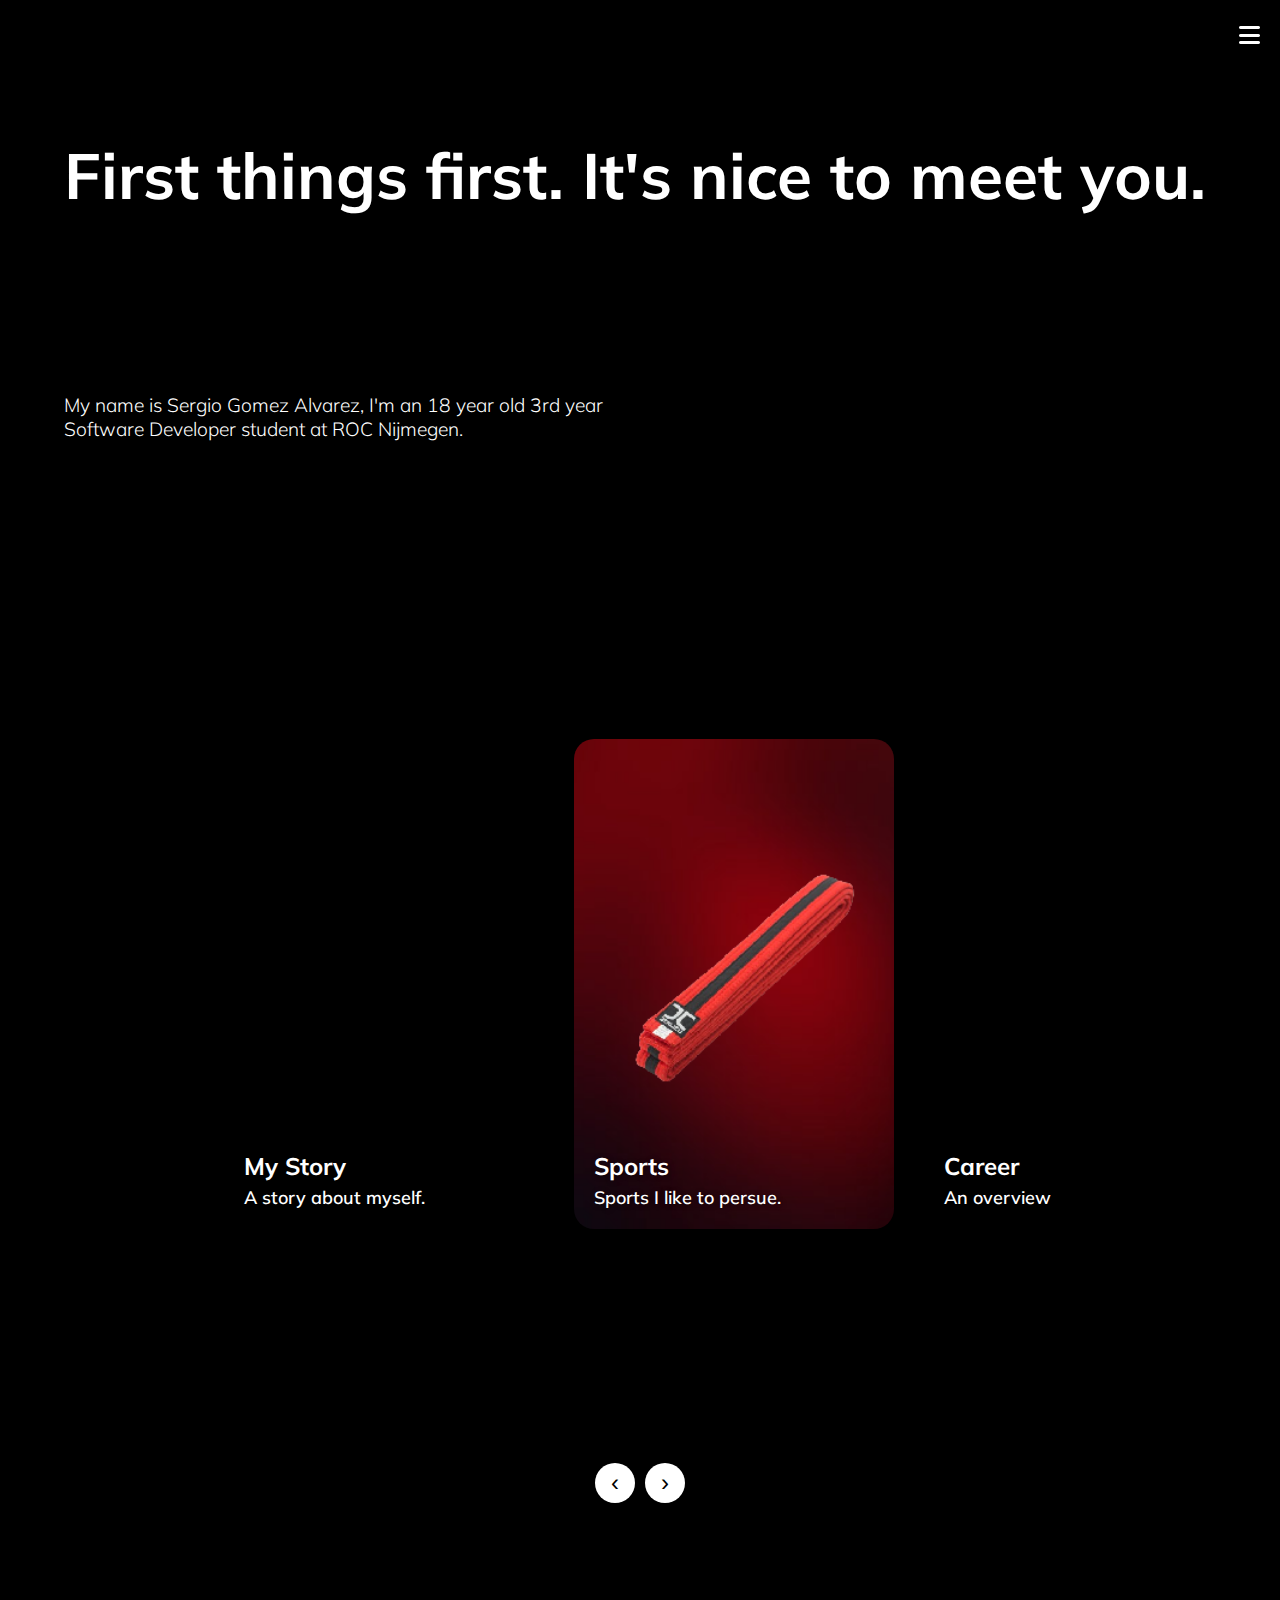
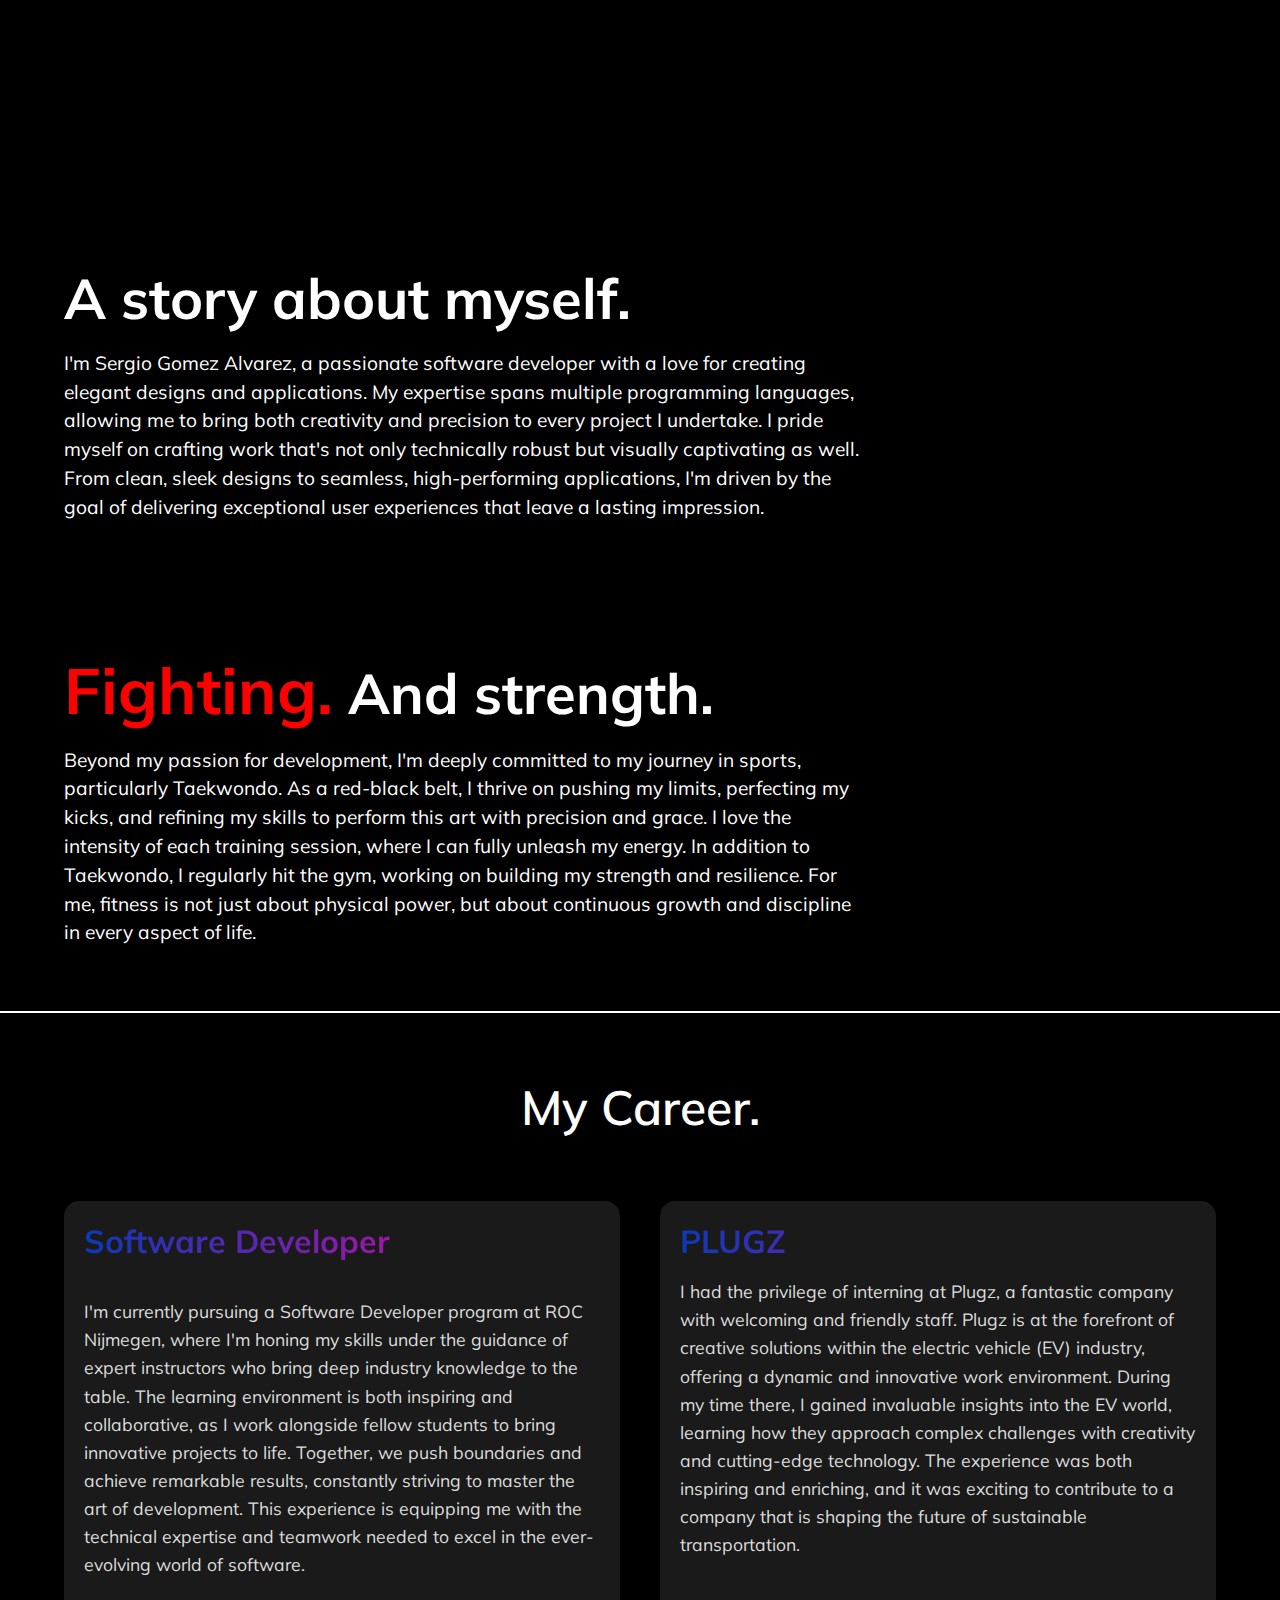
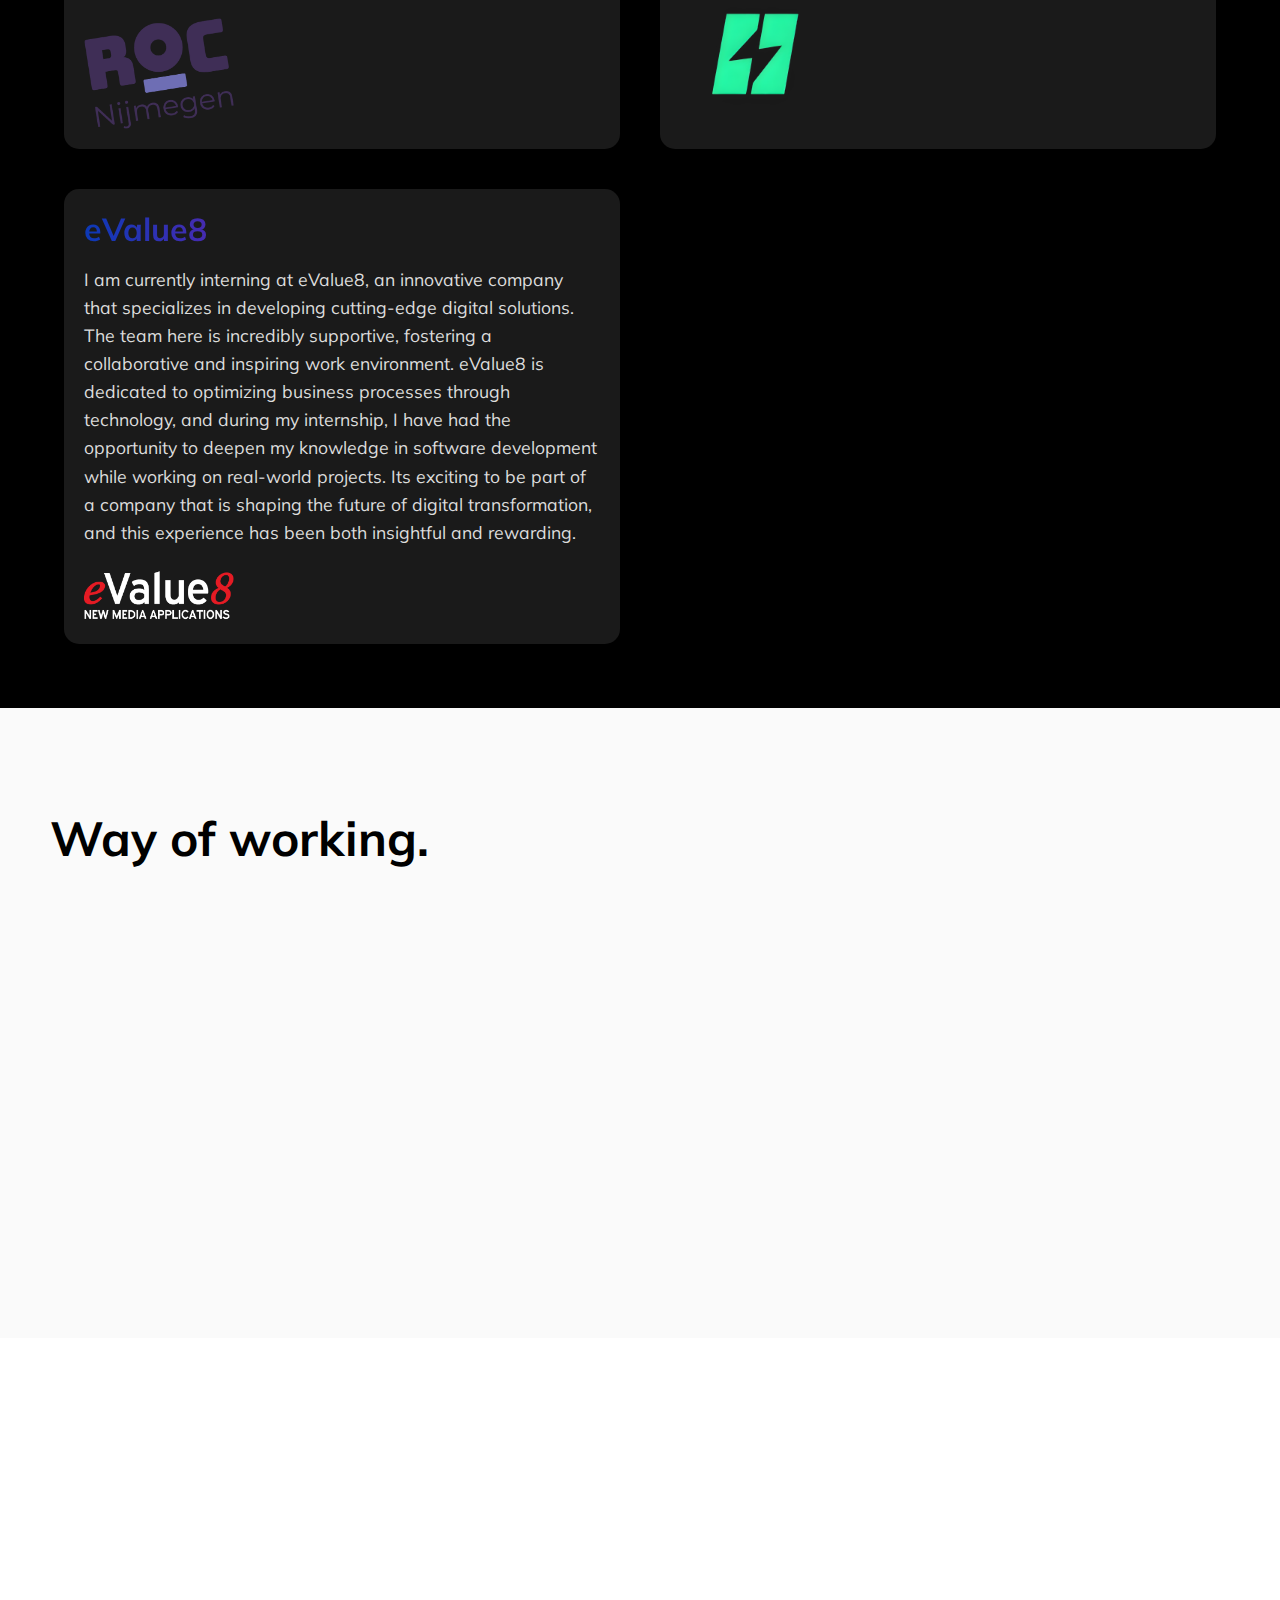
==== commit 5ac1c9cf: "Add nav to all pages, Fix code formatting and add scripts for nav" ====
--- a/about-me.html
+++ b/about-me.html
@@ -3,10 +3,15 @@
   <head>
     <meta charset="UTF-8" />
     <meta name="viewport" content="width=device-width, initial-scale=1.0" />
-    <title>About Me</title>
+    <title>SGA | About Me</title>
     <link rel="stylesheet" href="css/about-me.css" />
     <link rel="preconnect" href="https://fonts.googleapis.com" />
     <link rel="preconnect" href="https://fonts.gstatic.com" crossorigin />
+    <link
+      rel="shortcut icon"
+      type="image/x-icon"
+      href="./images/sga-logo-black-bg-white-border.jpeg"
+    />
     <link
       href="https://fonts.googleapis.com/css2?family=Bebas+Neue&family=Mulish:ital,wght@0,200..1000;1,200..1000&display=swap"
       rel="stylesheet"
@@ -20,6 +25,20 @@
   <body>
     <div class="container">
       <div class="intro-text">
+        <nav class="navbar">
+          <div class="menu-toggle" id="mobile-menu">
+            <i class="fas fa-bars"></i>
+          </div>
+          <ul class="nav-list" id="nav-list">
+            <li><a href="index.html">Home</a></li>
+            <li><a href="about-me.html">About Me</a></li>
+            <li><a href="work.html">Work</a></li>
+            <li><a href="contact.html">Contact</a></li>
+            <li class="close-menu" id="close-menu">
+              <i class="fas fa-times"></i>
+            </li>
+          </ul>
+        </nav>
         <h1>First things first. It's nice to meet you.</h1>
         <p>
           My name is Sergio Gomez Alvarez, I'm an 18 year old 3rd year Software
@@ -104,7 +123,7 @@
               teamwork needed to excel in the ever-evolving world of software.
             </p>
             <img
-              src="/images/roc-logo.png"
+              src="./images/roc-logo.png"
               alt="ROC Nijmegen Logo"
               class="company-logo"
             />
@@ -133,13 +152,16 @@
           <div class="career-card">
             <h3>eValue8</h3>
             <p>
-              I am currently interning at eValue8, an innovative company that specializes in 
-              developing cutting-edge digital solutions. The team here is incredibly supportive, 
-              fostering a collaborative and inspiring work environment. eValue8 is dedicated to 
-              optimizing business processes through technology, and during my internship, I have 
-              had the opportunity to deepen my knowledge in software development while working on 
-              real-world projects. Its exciting to be part of a company that is shaping the future 
-              of digital transformation, and this experience has been both insightful and rewarding.
+              I am currently interning at eValue8, an innovative company that
+              specializes in developing cutting-edge digital solutions. The team
+              here is incredibly supportive, fostering a collaborative and
+              inspiring work environment. eValue8 is dedicated to optimizing
+              business processes through technology, and during my internship, I
+              have had the opportunity to deepen my knowledge in software
+              development while working on real-world projects. Its exciting to
+              be part of a company that is shaping the future of digital
+              transformation, and this experience has been both insightful and
+              rewarding.
             </p>
             <img
               src="/images/evalue8-logo.png"
@@ -222,5 +244,6 @@
       </div>
     </div>
     <script src="script.js"></script>
+    <script src="nav.js"></script>
   </body>
 </html>
--- a/css/about-me.css
+++ b/css/about-me.css
@@ -1,6 +1,66 @@
 * {
     padding: 0;
     margin: 0;
+}
+
+.navbar {
+    position: fixed;
+    font-family: "Mulish", sans-serif;
+    top: 20px;
+    right: 20px;
+    z-index: 1000;
+}
+
+.menu-toggle {
+    font-size: 24px;
+    cursor: pointer;
+    color: #FFFFFF;
+}
+
+.nav-list {
+    position: fixed;
+    top: 0;
+    right: -100%;
+    width: 200px;
+    height: 100vh;
+    background: rgba(0, 0, 0, 0.9);
+    display: flex;
+    flex-direction: column;
+    justify-content: center;
+    align-items: center;
+    transition: right 0.3s ease-in-out;
+    list-style: none;
+    padding: 0;
+}
+
+.nav-list li {
+    margin: 20px 0;
+}
+
+.nav-list a {
+    color: white;
+    text-decoration: none;
+    font-size: 18px;
+    transition: color 0.3s;
+}
+
+.nav-list a:hover {
+    color: #61dafb;
+}
+
+.nav-active {
+    right: 0;
+}
+
+.close-menu {
+    cursor: pointer;
+    color: white;
+    font-size: 24px;
+    margin-top: 20px;
+}
+
+.close-menu:hover {
+    color: #61dafb;
 }
 
 body {
